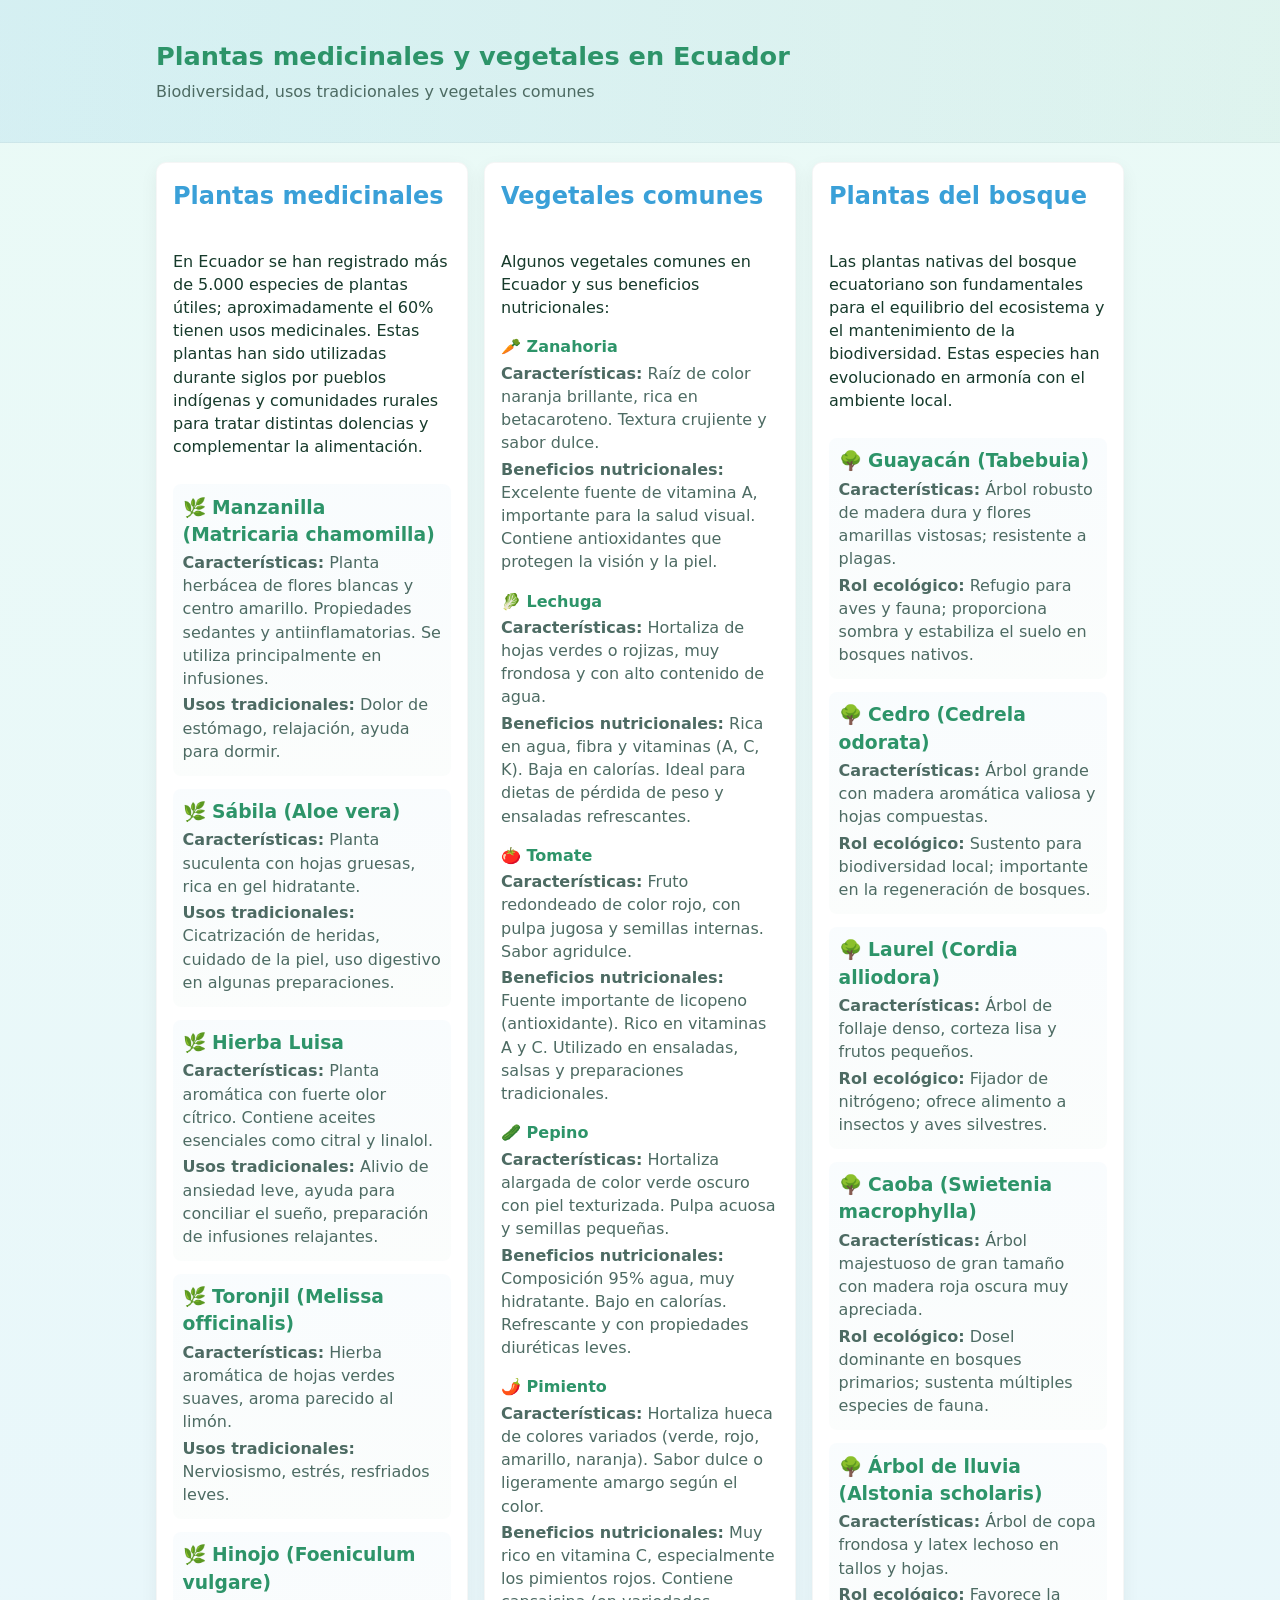
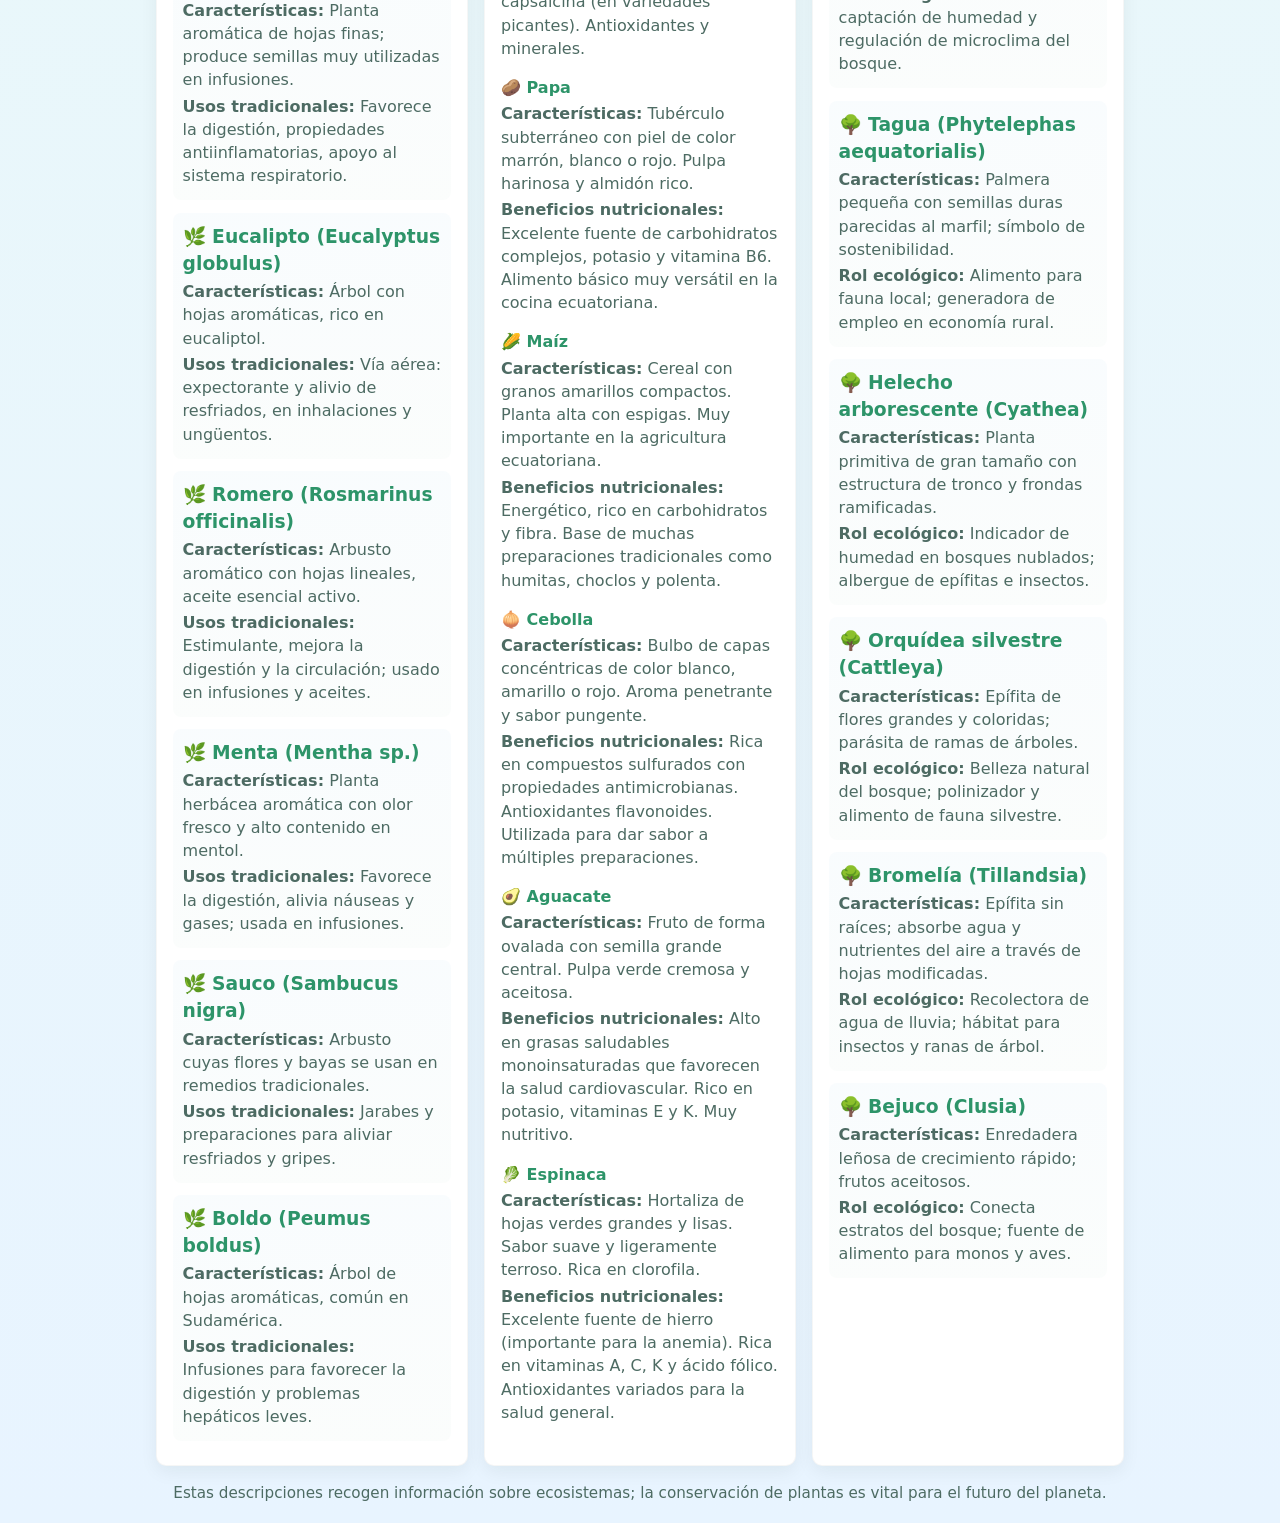
==== info/info.html @ 489e604b "first commit" ====
﻿<!doctype html>
<html lang="es">
  <head>
    <meta charset="utf-8" />
    <meta name="viewport" content="width=device-width,initial-scale=1" />
    <title>Plantas medicinales y vegetales en Ecuador</title>
    <link rel="stylesheet" href="info.css" />
  </head>
  <body>
    <header class="site-header">
      <div class="container">
        <h1>Plantas medicinales y vegetales en Ecuador</h1>
        <p class="subtitle">
          Biodiversidad, usos tradicionales y vegetales comunes
        </p>
      </div>
    </header>

    <main class="container">
      <section class="grid">
        <article class="card wide" id="medicinales">
          <h2>Plantas medicinales</h2>
          <p>
            En Ecuador se han registrado más de 5.000 especies de plantas
            útiles; aproximadamente el 60% tienen usos medicinales. Estas
            plantas han sido utilizadas durante siglos por pueblos indígenas y
            comunidades rurales para tratar distintas dolencias y complementar
            la alimentación.
          </p>

          <div class="items">
            <div class="item">
              <h3>🌿 Manzanilla (Matricaria chamomilla)</h3>
              <p>
                <strong>Características:</strong> Planta herbácea de flores
                blancas y centro amarillo. Propiedades sedantes y
                antiinflamatorias. Se utiliza principalmente en infusiones.
              </p>
              <p>
                <strong>Usos tradicionales:</strong> Dolor de estómago,
                relajación, ayuda para dormir.
              </p>
            </div>

            <div class="item">
              <h3>🌿 Sábila (Aloe vera)</h3>
              <p>
                <strong>Características:</strong> Planta suculenta con hojas
                gruesas, rica en gel hidratante.
              </p>
              <p>
                <strong>Usos tradicionales:</strong> Cicatrización de heridas,
                cuidado de la piel, uso digestivo en algunas preparaciones.
              </p>
            </div>

            <div class="item">
              <h3>🌿 Hierba Luisa</h3>
              <p>
                <strong>Características:</strong> Planta aromática con fuerte
                olor cítrico. Contiene aceites esenciales como citral y linalol.
              </p>
              <p>
                <strong>Usos tradicionales:</strong> Alivio de ansiedad leve,
                ayuda para conciliar el sueño, preparación de infusiones
                relajantes.
              </p>
            </div>

            <div class="item">
              <h3>🌿 Toronjil (Melissa officinalis)</h3>
              <p>
                <strong>Características:</strong> Hierba aromática de hojas
                verdes suaves, aroma parecido al limón.
              </p>
              <p>
                <strong>Usos tradicionales:</strong> Nerviosismo, estrés,
                resfriados leves.
              </p>
            </div>

            <div class="item">
              <h3>🌿 Hinojo (Foeniculum vulgare)</h3>
              <p>
                <strong>Características:</strong> Planta aromática de hojas
                finas; produce semillas muy utilizadas en infusiones.
              </p>
              <p>
                <strong>Usos tradicionales:</strong> Favorece la digestión,
                propiedades antiinflamatorias, apoyo al sistema respiratorio.
              </p>
            </div>

            <div class="item">
              <h3>🌿 Eucalipto (Eucalyptus globulus)</h3>
              <p>
                <strong>Características:</strong> Árbol con hojas aromáticas,
                rico en eucaliptol.
              </p>
              <p>
                <strong>Usos tradicionales:</strong> Vía aérea: expectorante y
                alivio de resfriados, en inhalaciones y ungüentos.
              </p>
            </div>

            <div class="item">
              <h3>🌿 Romero (Rosmarinus officinalis)</h3>
              <p>
                <strong>Características:</strong> Arbusto aromático con hojas
                lineales, aceite esencial activo.
              </p>
              <p>
                <strong>Usos tradicionales:</strong> Estimulante, mejora la
                digestión y la circulación; usado en infusiones y aceites.
              </p>
            </div>

            <div class="item">
              <h3>🌿 Menta (Mentha sp.)</h3>
              <p>
                <strong>Características:</strong> Planta herbácea aromática con
                olor fresco y alto contenido en mentol.
              </p>
              <p>
                <strong>Usos tradicionales:</strong> Favorece la digestión,
                alivia náuseas y gases; usada en infusiones.
              </p>
            </div>

            <div class="item">
              <h3>🌿 Sauco (Sambucus nigra)</h3>
              <p>
                <strong>Características:</strong> Arbusto cuyas flores y bayas
                se usan en remedios tradicionales.
              </p>
              <p>
                <strong>Usos tradicionales:</strong> Jarabes y preparaciones
                para aliviar resfriados y gripes.
              </p>
            </div>

            <div class="item">
              <h3>🌿 Boldo (Peumus boldus)</h3>
              <p>
                <strong>Características:</strong> Árbol de hojas aromáticas,
                común en Sudamérica.
              </p>
              <p>
                <strong>Usos tradicionales:</strong> Infusiones para favorecer
                la digestión y problemas hepáticos leves.
              </p>
            </div>
          </div>
        </article>

        <article class="card wide" id="vegetales">
          <h2>Vegetales comunes</h2>
          <p>
            Algunos vegetales comunes en Ecuador y sus beneficios nutricionales:
          </p>

          <ul class="veg-list">
            <li>
              <h4>🥕 Zanahoria</h4>
              <p>
                <strong>Características:</strong> Raíz de color naranja
                brillante, rica en betacaroteno. Textura crujiente y sabor
                dulce.
              </p>
              <p>
                <strong>Beneficios nutricionales:</strong> Excelente fuente de
                vitamina A, importante para la salud visual. Contiene
                antioxidantes que protegen la visión y la piel.
              </p>
            </li>
            <li>
              <h4>🥬 Lechuga</h4>
              <p>
                <strong>Características:</strong> Hortaliza de hojas verdes o
                rojizas, muy frondosa y con alto contenido de agua.
              </p>
              <p>
                <strong>Beneficios nutricionales:</strong> Rica en agua, fibra y
                vitaminas (A, C, K). Baja en calorías. Ideal para dietas de
                pérdida de peso y ensaladas refrescantes.
              </p>
            </li>
            <li>
              <h4>🍅 Tomate</h4>
              <p>
                <strong>Características:</strong> Fruto redondeado de color
                rojo, con pulpa jugosa y semillas internas. Sabor agridulce.
              </p>
              <p>
                <strong>Beneficios nutricionales:</strong> Fuente importante de
                licopeno (antioxidante). Rico en vitaminas A y C. Utilizado en
                ensaladas, salsas y preparaciones tradicionales.
              </p>
            </li>
            <li>
              <h4>🥒 Pepino</h4>
              <p>
                <strong>Características:</strong> Hortaliza alargada de color
                verde oscuro con piel texturizada. Pulpa acuosa y semillas
                pequeñas.
              </p>
              <p>
                <strong>Beneficios nutricionales:</strong> Composición 95% agua,
                muy hidratante. Bajo en calorías. Refrescante y con propiedades
                diuréticas leves.
              </p>
            </li>
            <li>
              <h4>🌶️ Pimiento</h4>
              <p>
                <strong>Características:</strong> Hortaliza hueca de colores
                variados (verde, rojo, amarillo, naranja). Sabor dulce o
                ligeramente amargo según el color.
              </p>
              <p>
                <strong>Beneficios nutricionales:</strong> Muy rico en vitamina
                C, especialmente los pimientos rojos. Contiene capsaicina (en
                variedades picantes). Antioxidantes y minerales.
              </p>
            </li>
            <li>
              <h4>🥔 Papa</h4>
              <p>
                <strong>Características:</strong> Tubérculo subterráneo con piel
                de color marrón, blanco o rojo. Pulpa harinosa y almidón rico.
              </p>
              <p>
                <strong>Beneficios nutricionales:</strong> Excelente fuente de
                carbohidratos complejos, potasio y vitamina B6. Alimento básico
                muy versátil en la cocina ecuatoriana.
              </p>
            </li>
            <li>
              <h4>🌽 Maíz</h4>
              <p>
                <strong>Características:</strong> Cereal con granos amarillos
                compactos. Planta alta con espigas. Muy importante en la
                agricultura ecuatoriana.
              </p>
              <p>
                <strong>Beneficios nutricionales:</strong> Energético, rico en
                carbohidratos y fibra. Base de muchas preparaciones
                tradicionales como humitas, choclos y polenta.
              </p>
            </li>
            <li>
              <h4>🧅 Cebolla</h4>
              <p>
                <strong>Características:</strong> Bulbo de capas concéntricas de
                color blanco, amarillo o rojo. Aroma penetrante y sabor
                pungente.
              </p>
              <p>
                <strong>Beneficios nutricionales:</strong> Rica en compuestos
                sulfurados con propiedades antimicrobianas. Antioxidantes
                flavonoides. Utilizada para dar sabor a múltiples preparaciones.
              </p>
            </li>
            <li>
              <h4>🥑 Aguacate</h4>
              <p>
                <strong>Características:</strong> Fruto de forma ovalada con
                semilla grande central. Pulpa verde cremosa y aceitosa.
              </p>
              <p>
                <strong>Beneficios nutricionales:</strong> Alto en grasas
                saludables monoinsaturadas que favorecen la salud
                cardiovascular. Rico en potasio, vitaminas E y K. Muy nutritivo.
              </p>
            </li>
            <li>
              <h4>🥬 Espinaca</h4>
              <p>
                <strong>Características:</strong> Hortaliza de hojas verdes
                grandes y lisas. Sabor suave y ligeramente terroso. Rica en
                clorofila.
              </p>
              <p>
                <strong>Beneficios nutricionales:</strong> Excelente fuente de
                hierro (importante para la anemia). Rica en vitaminas A, C, K y
                ácido fólico. Antioxidantes variados para la salud general.
              </p>
            </li>
          </ul>
        </article>

        <article class="card wide" id="bosque">
          <h2>Plantas del bosque</h2>
          <p>
            Las plantas nativas del bosque ecuatoriano son fundamentales para el
            equilibrio del ecosistema y el mantenimiento de la biodiversidad.
            Estas especies han evolucionado en armonía con el ambiente local.
          </p>

          <div class="items">
            <div class="item">
              <h3>🌳 Guayacán (Tabebuia)</h3>
              <p>
                <strong>Características:</strong> Árbol robusto de madera dura y
                flores amarillas vistosas; resistente a plagas.
              </p>
              <p>
                <strong>Rol ecológico:</strong> Refugio para aves y fauna;
                proporciona sombra y estabiliza el suelo en bosques nativos.
              </p>
            </div>

            <div class="item">
              <h3>🌳 Cedro (Cedrela odorata)</h3>
              <p>
                <strong>Características:</strong> Árbol grande con madera
                aromática valiosa y hojas compuestas.
              </p>
              <p>
                <strong>Rol ecológico:</strong> Sustento para biodiversidad
                local; importante en la regeneración de bosques.
              </p>
            </div>

            <div class="item">
              <h3>🌳 Laurel (Cordia alliodora)</h3>
              <p>
                <strong>Características:</strong> Árbol de follaje denso,
                corteza lisa y frutos pequeños.
              </p>
              <p>
                <strong>Rol ecológico:</strong> Fijador de nitrógeno; ofrece
                alimento a insectos y aves silvestres.
              </p>
            </div>

            <div class="item">
              <h3>🌳 Caoba (Swietenia macrophylla)</h3>
              <p>
                <strong>Características:</strong> Árbol majestuoso de gran
                tamaño con madera roja oscura muy apreciada.
              </p>
              <p>
                <strong>Rol ecológico:</strong> Dosel dominante en bosques
                primarios; sustenta múltiples especies de fauna.
              </p>
            </div>

            <div class="item">
              <h3>🌳 Árbol de lluvia (Alstonia scholaris)</h3>
              <p>
                <strong>Características:</strong> Árbol de copa frondosa y latex
                lechoso en tallos y hojas.
              </p>
              <p>
                <strong>Rol ecológico:</strong> Favorece la captación de humedad
                y regulación de microclima del bosque.
              </p>
            </div>

            <div class="item">
              <h3>🌳 Tagua (Phytelephas aequatorialis)</h3>
              <p>
                <strong>Características:</strong> Palmera pequeña con semillas
                duras parecidas al marfil; símbolo de sostenibilidad.
              </p>
              <p>
                <strong>Rol ecológico:</strong> Alimento para fauna local;
                generadora de empleo en economía rural.
              </p>
            </div>

            <div class="item">
              <h3>🌳 Helecho arborescente (Cyathea)</h3>
              <p>
                <strong>Características:</strong> Planta primitiva de gran
                tamaño con estructura de tronco y frondas ramificadas.
              </p>
              <p>
                <strong>Rol ecológico:</strong> Indicador de humedad en bosques
                nublados; albergue de epífitas e insectos.
              </p>
            </div>

            <div class="item">
              <h3>🌳 Orquídea silvestre (Cattleya)</h3>
              <p>
                <strong>Características:</strong> Epífita de flores grandes y
                coloridas; parásita de ramas de árboles.
              </p>
              <p>
                <strong>Rol ecológico:</strong> Belleza natural del bosque;
                polinizador y alimento de fauna silvestre.
              </p>
            </div>

            <div class="item">
              <h3>🌳 Bromelía (Tillandsia)</h3>
              <p>
                <strong>Características:</strong> Epífita sin raíces; absorbe
                agua y nutrientes del aire a través de hojas modificadas.
              </p>
              <p>
                <strong>Rol ecológico:</strong> Recolectora de agua de lluvia;
                hábitat para insectos y ranas de árbol.
              </p>
            </div>

            <div class="item">
              <h3>🌳 Bejuco (Clusia)</h3>
              <p>
                <strong>Características:</strong> Enredadera leñosa de
                crecimiento rápido; frutos aceitosos.
              </p>
              <p>
                <strong>Rol ecológico:</strong> Conecta estratos del bosque;
                fuente de alimento para monos y aves.
              </p>
            </div>
          </div>
        </article>
      </section>

      <footer class="notes">
        <p>
          Estas descripciones recogen información sobre ecosistemas; la
          conservación de plantas es vital para el futuro del planeta.
        </p>
      </footer>
    </main>
  </body>
</html>
---- info/info.css ----
/* Paleta: verdes suaves y celestes claros */
:root {
  --bg-1: #eafaf6;
  --bg-2: #e8f4ff;
  --card-bg: #ffffff;
  --accent: #2d9469;
  --accent-2: #3aa0d8;
  --text: #163a2b;
  --muted: #4d6b63;
}

* {
  box-sizing: border-box;
}
body {
  margin: 0;
  font-family:
    Inter,
    system-ui,
    -apple-system,
    "Segoe UI",
    Roboto,
    "Helvetica Neue",
    Arial;
  background: linear-gradient(180deg, var(--bg-1), var(--bg-2));
  color: var(--text);
  line-height: 1.45;
}
.container {
  max-width: 1000px;
  margin: 1.2rem auto;
  padding: 0 1rem;
}
.site-header {
  background: linear-gradient(
    90deg,
    rgba(58, 160, 216, 0.12),
    rgba(45, 148, 105, 0.06)
  );
  padding: 1.2rem 0.6rem;
  border-bottom: 1px solid rgba(0, 0, 0, 0.04);
}
.site-header h1 {
  margin: 0;
  color: var(--accent);
  font-size: 1.6rem;
}
.subtitle {
  color: var(--muted);
  margin-top: 0.3rem;
}

.grid {
  display: grid;
  grid-template-columns: repeat(3, minmax(0, 1fr));
  gap: 1rem;
  align-items: start;
}
.card {
  background: var(--card-bg);
  padding: 1rem;
  border-radius: 10px;
  box-shadow: 0 6px 18px rgba(13, 38, 24, 0.06);
  border: 1px solid rgba(13, 38, 24, 0.04);
  display: flex;
  flex-direction: column;
  height: 100%;
}
.card.wide {
  padding-bottom: 1.5rem;
}
.card h2 {
  color: var(--accent-2);
  margin-top: 0;
}
.items {
  display: flex;
  flex-direction: column;
  gap: 0.8rem;
  margin-top: 0.6rem;
  flex-grow: 1;
}
.item {
  padding: 0.6rem;
  border-radius: 8px;
  background: linear-gradient(
    180deg,
    rgba(58, 160, 216, 0.03),
    rgba(45, 148, 105, 0.02)
  );
}
.item h3 {
  margin: 0 0 0.2rem 0;
  color: var(--accent);
}
.item p {
  margin: 0.2rem 0;
  color: var(--muted);
}

.veg-list {
  list-style: none;
  padding: 0;
  margin: 0;
  display: flex;
  flex-direction: column;
  gap: 0.8rem;
  flex-grow: 1;
}
.veg-list h4 {
  margin: 0;
  color: var(--accent);
}
.veg-list p {
  margin: 0.2rem 0;
  color: var(--muted);
}

.notes {
  margin-top: 1rem;
  text-align: center;
  color: var(--muted);
  font-size: 0.95rem;
}

@media (max-width: 800px) {
  .grid {
    grid-template-columns: repeat(2, minmax(0, 1fr));
  }
}
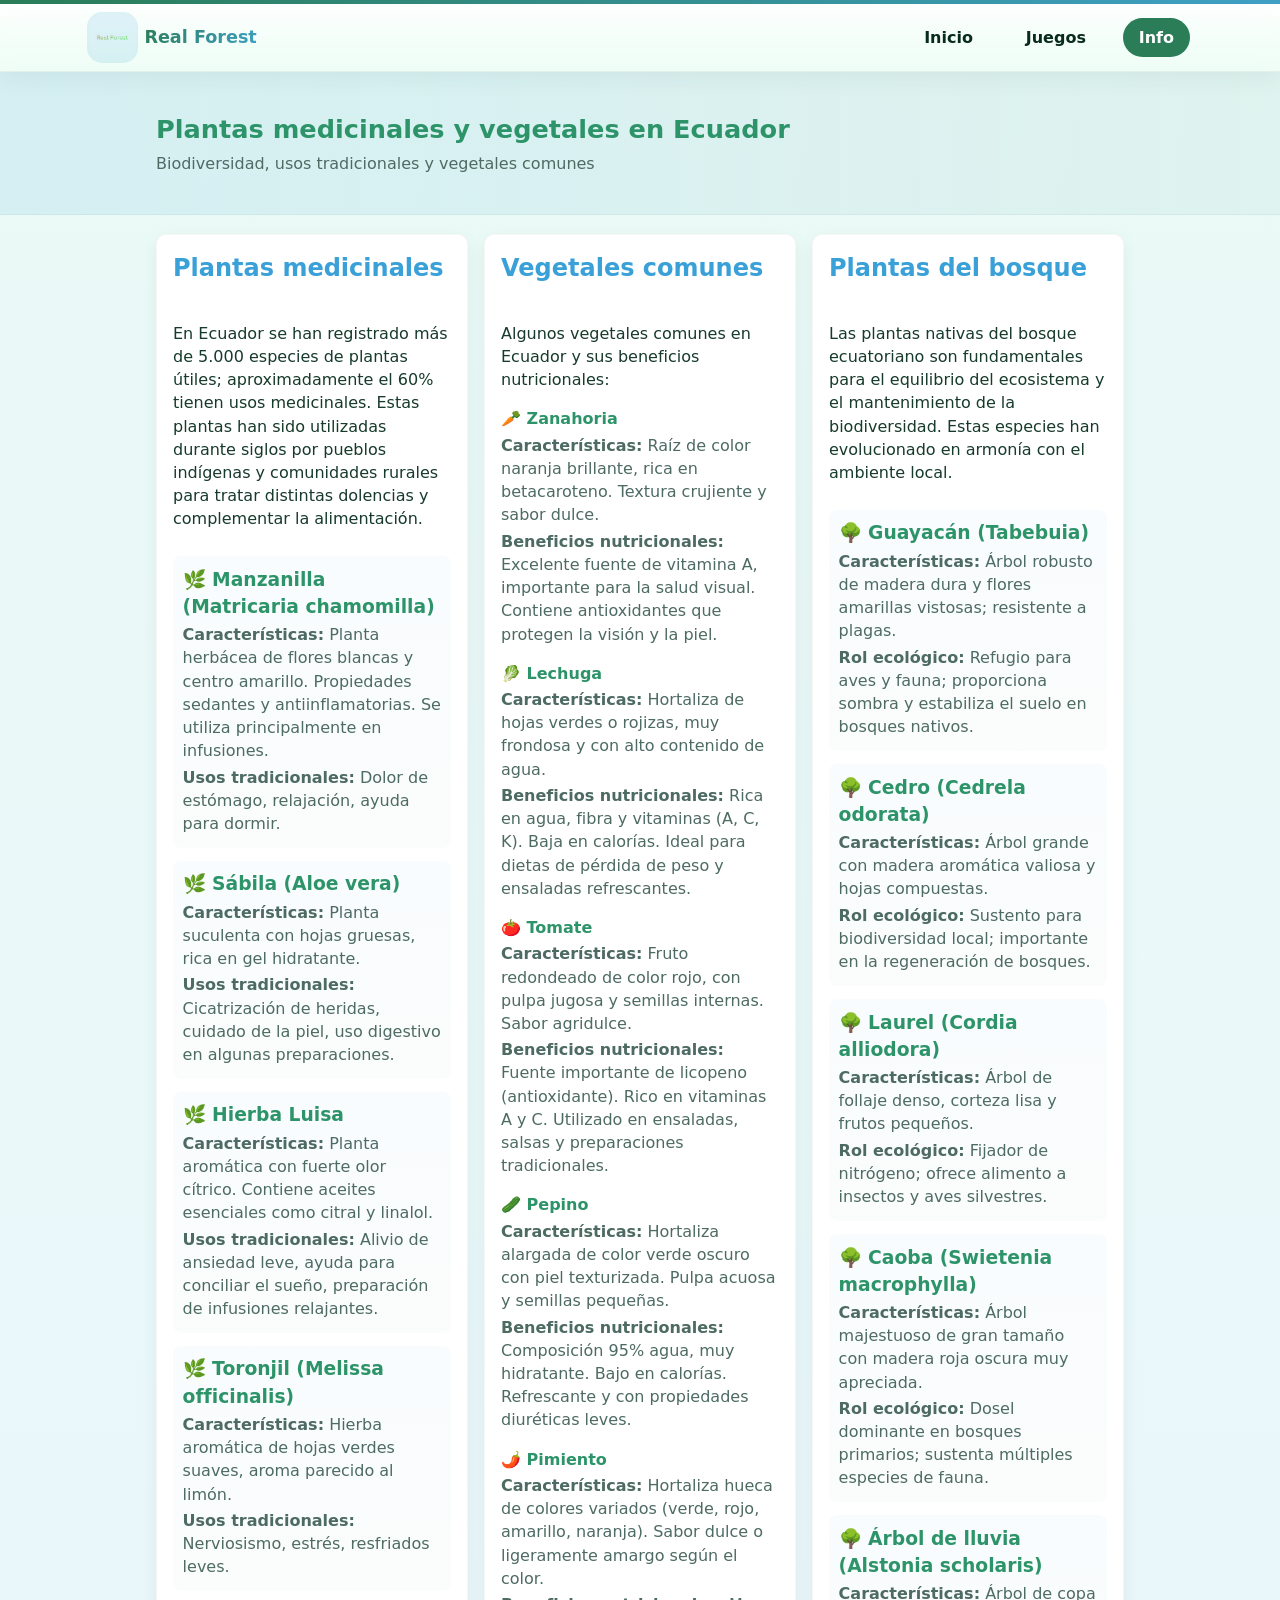
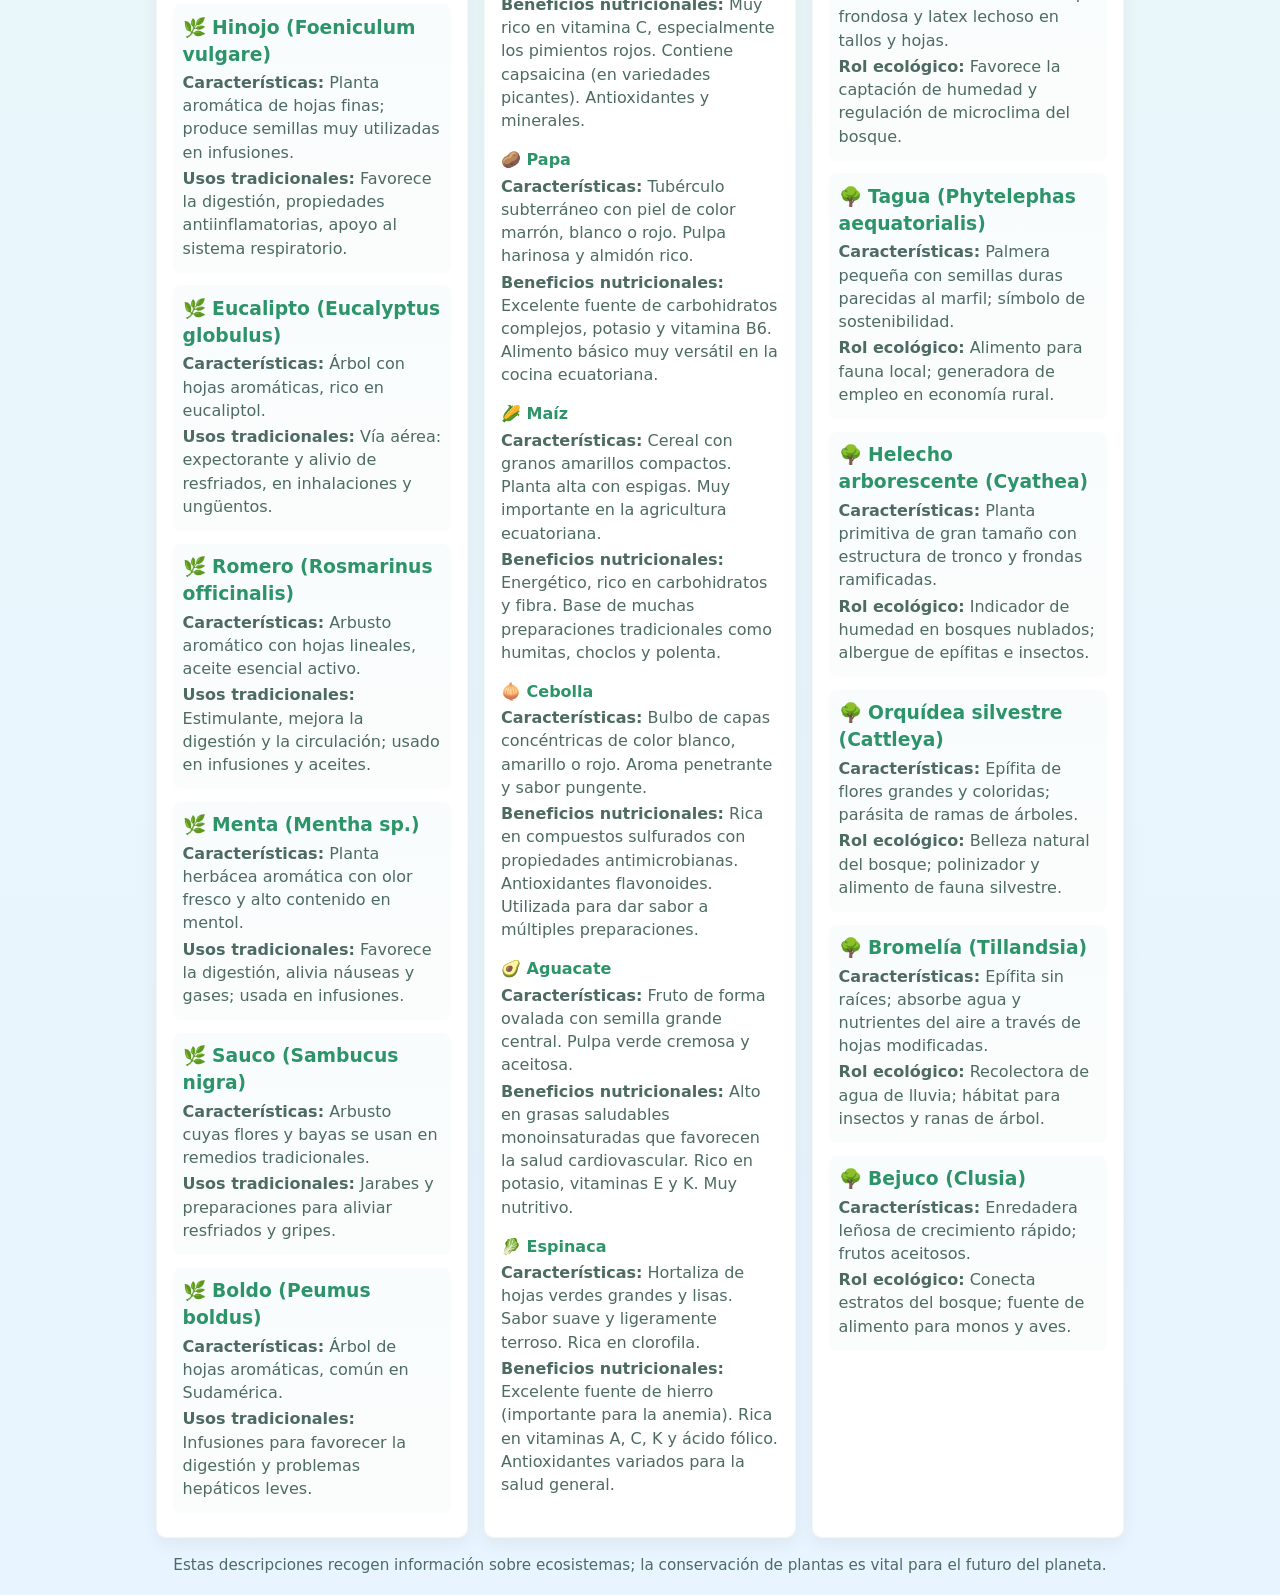
==== commit 80f21427: "feat(juegos): add global navigation, game exit guard, and enhance game UIs - Add global navigation b" ====
--- a/info/info.html
+++ b/info/info.html
@@ -7,6 +7,19 @@
     <link rel="stylesheet" href="info.css" />
   </head>
   <body>
+    <header class="main-nav">
+      <div class="main-nav-inner">
+        <a class="mn-brand" href="../principal/principal_page.html">
+          <img src="../assets/cover.png" alt="Logo Real Forest" />
+          <span>Real Forest</span>
+        </a>
+        <nav class="mn-links">
+          <a href="../principal/principal_page.html">Inicio</a>
+          <a href="../juegos/juegos_page.html">Juegos</a>
+          <a href="info.html" class="active">Info</a>
+        </nav>
+      </div>
+    </header>
     <header class="site-header">
       <div class="container">
         <h1>Plantas medicinales y vegetales en Ecuador</h1>
--- a/info/info.css
+++ b/info/info.css
@@ -128,3 +128,125 @@
     grid-template-columns: repeat(2, minmax(0, 1fr));
   }
 }
+
+/* ---------- Barra de navegación global ---------- */
+.main-nav {
+  position: sticky;
+  top: 0;
+  z-index: 100;
+  background: rgba(247, 252, 251, 0.9);
+  backdrop-filter: saturate(180%) blur(12px);
+  -webkit-backdrop-filter: saturate(180%) blur(12px);
+  box-shadow: 0 6px 24px rgba(22, 58, 43, 0.06);
+}
+.main-nav-inner {
+  width: min(1100px, calc(100% - 2rem));
+  margin: 0 auto;
+  display: flex;
+  align-items: center;
+  justify-content: space-between;
+  gap: 1rem;
+  padding: 0.6rem 0;
+}
+.mn-brand {
+  display: flex;
+  align-items: center;
+  gap: 0.6rem;
+  text-decoration: none;
+  color: #2a7d57;
+  font-weight: 800;
+  font-size: 1.1rem;
+}
+.mn-brand img {
+  width: 2.8rem;
+  height: 2.8rem;
+  border-radius: 12px;
+  background: rgba(58, 160, 216, 0.14);
+  object-fit: contain;
+  transition: transform 0.3s ease;
+}
+.mn-brand:hover img {
+  transform: rotate(-6deg) scale(1.05);
+}
+.mn-links {
+  display: flex;
+  align-items: center;
+  gap: 1.3rem;
+}
+.mn-links a {
+  color: #092b1d;
+  text-decoration: none;
+  font-weight: 600;
+  position: relative;
+}
+.mn-links a::after {
+  content: "";
+  position: absolute;
+  left: 0;
+  bottom: -6px;
+  width: 0;
+  height: 2px;
+  background: #2a7d57;
+  transition: width 0.3s ease;
+}
+.mn-links a:hover::after {
+  width: 100%;
+}
+@media (max-width: 640px) {
+  .mn-links {
+    gap: 0.9rem;
+    font-size: 0.95rem;
+  }
+  .mn-brand span {
+    display: none;
+  }
+}
+
+/* ---------- Header mejorado ---------- */
+.main-nav {
+  background: linear-gradient(180deg, rgba(255, 255, 255, 0.92), rgba(240, 253, 244, 0.82));
+  border-bottom: 1px solid rgba(42, 125, 87, 0.12);
+}
+.main-nav::before {
+  content: "";
+  display: block;
+  height: 4px;
+  width: 100%;
+  background: linear-gradient(90deg, #2a7d57 0%, #3fa0c5 50%, #4ade80 100%);
+  background-size: 200% 100%;
+  animation: nav-sheen 6s linear infinite;
+}
+@keyframes nav-sheen {
+  0% { background-position: 0% 0; }
+  100% { background-position: 200% 0; }
+}
+.main-nav-inner {
+  padding: 0.7rem 0;
+}
+.mn-brand img {
+  box-shadow: 0 0 0 3px rgba(63, 160, 197, 0.15);
+}
+.mn-brand span {
+  background: linear-gradient(120deg, #2a7d57, #3fa0c5);
+  -webkit-background-clip: text;
+  background-clip: text;
+  -webkit-text-fill-color: transparent;
+}
+.mn-links a {
+  padding: 0.5rem 1rem;
+  border-radius: 999px;
+  transition: background 0.25s ease, color 0.25s ease, transform 0.2s ease;
+}
+.mn-links a::after { display: none; }
+.mn-links a:hover {
+  background: rgba(42, 125, 87, 0.1);
+  transform: translateY(-2px);
+}
+.mn-links a.active {
+  background: #2a7d57;
+  color: #fff;
+}
+.mn-links a.active:hover {
+  background: #1f5e3b;
+  color: #fff;
+}
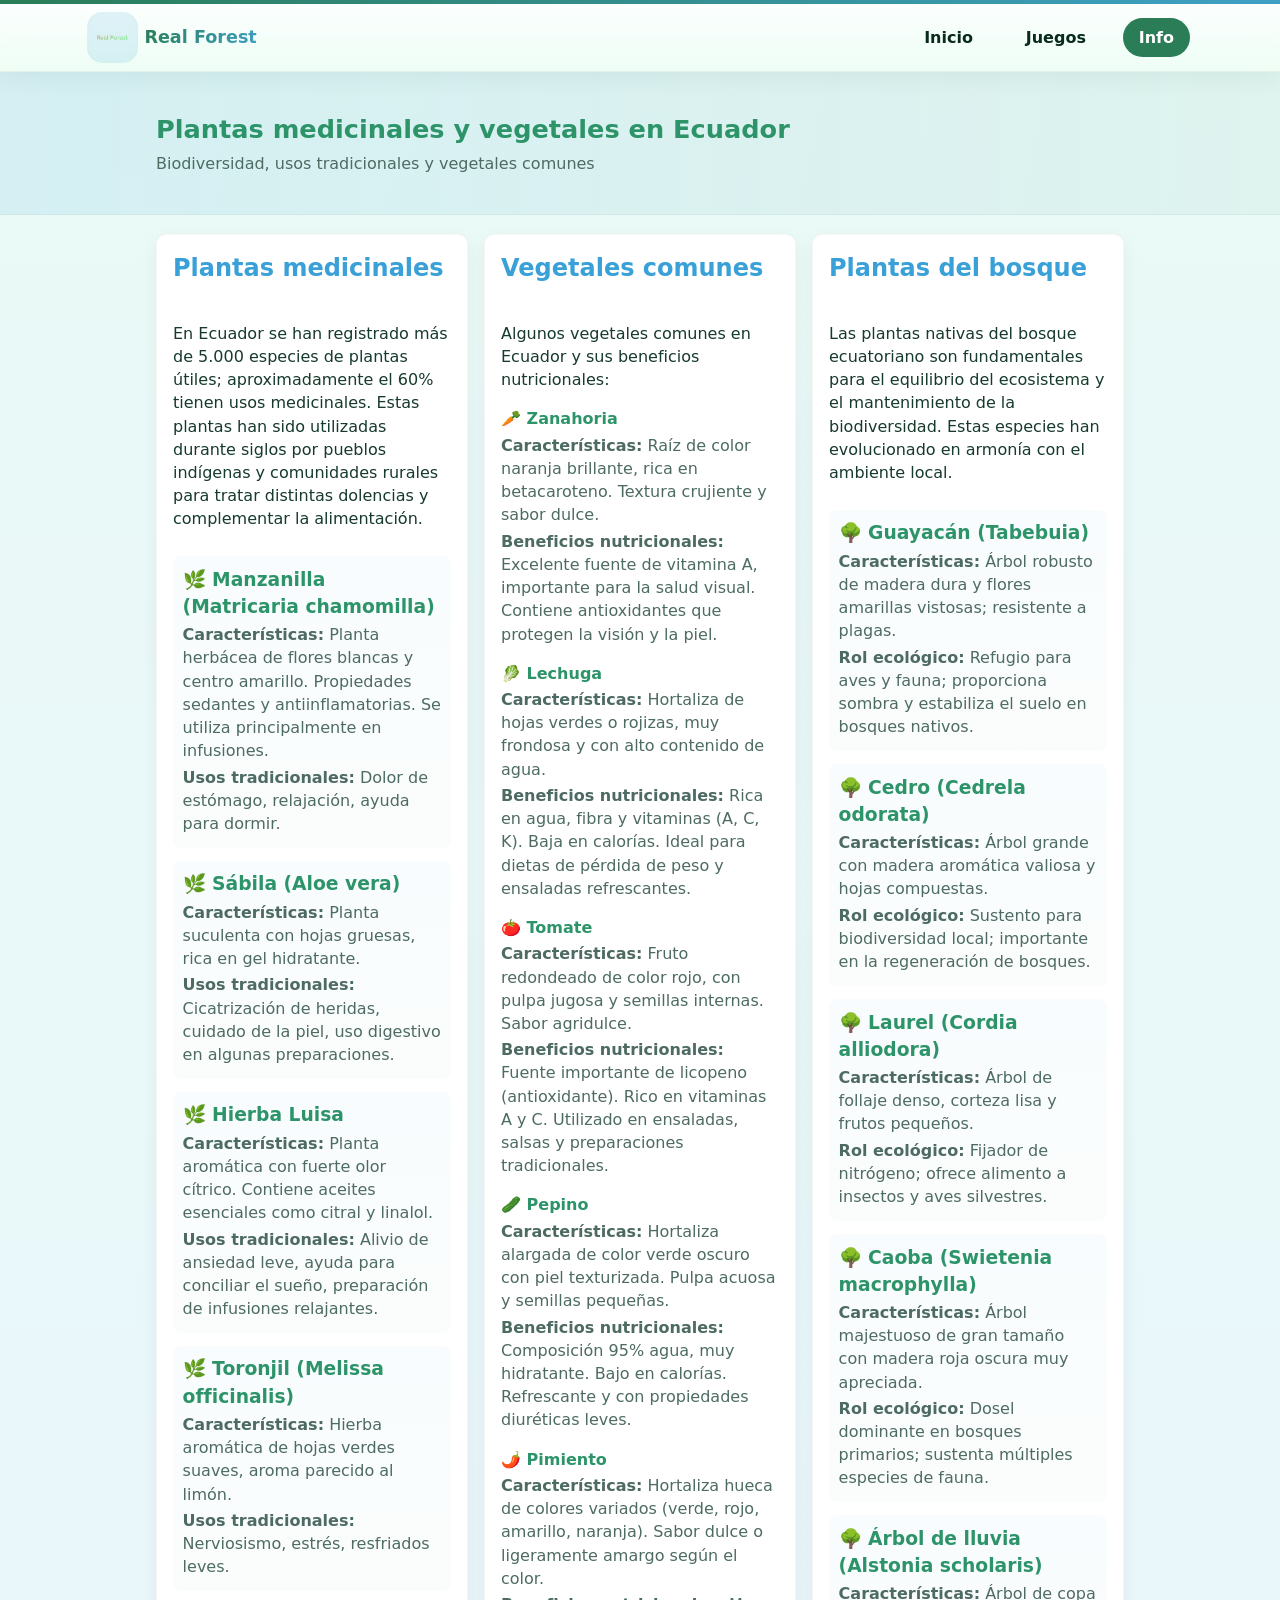
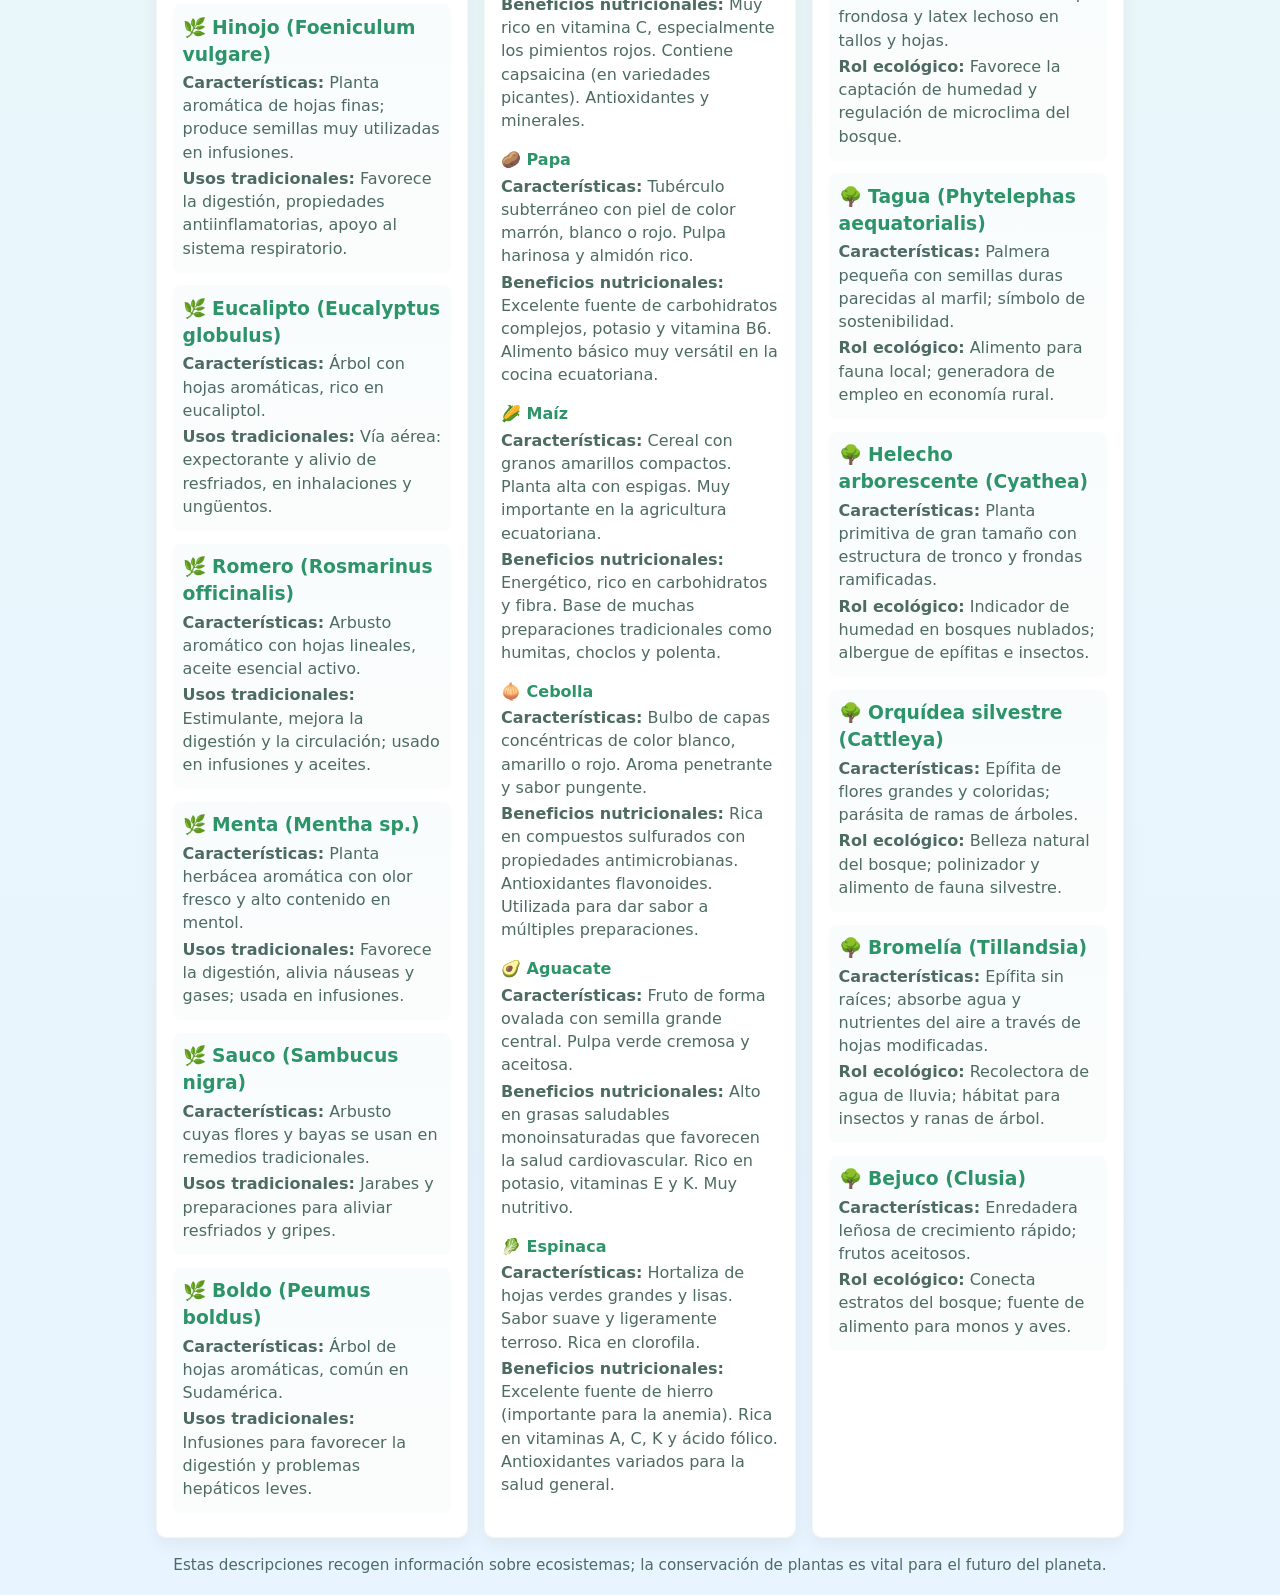
==== commit 68474150: "refactor(navigation): consolidate principal page routing to index.html - Update all navigation links" ====
--- a/info/info.html
+++ b/info/info.html
@@ -9,12 +9,12 @@
   <body>
     <header class="main-nav">
       <div class="main-nav-inner">
-        <a class="mn-brand" href="../principal/principal_page.html">
+        <a class="mn-brand" href="../index.html">
           <img src="../assets/cover.png" alt="Logo Real Forest" />
           <span>Real Forest</span>
         </a>
         <nav class="mn-links">
-          <a href="../principal/principal_page.html">Inicio</a>
+          <a href="../index.html">Inicio</a>
           <a href="../juegos/juegos_page.html">Juegos</a>
           <a href="info.html" class="active">Info</a>
         </nav>
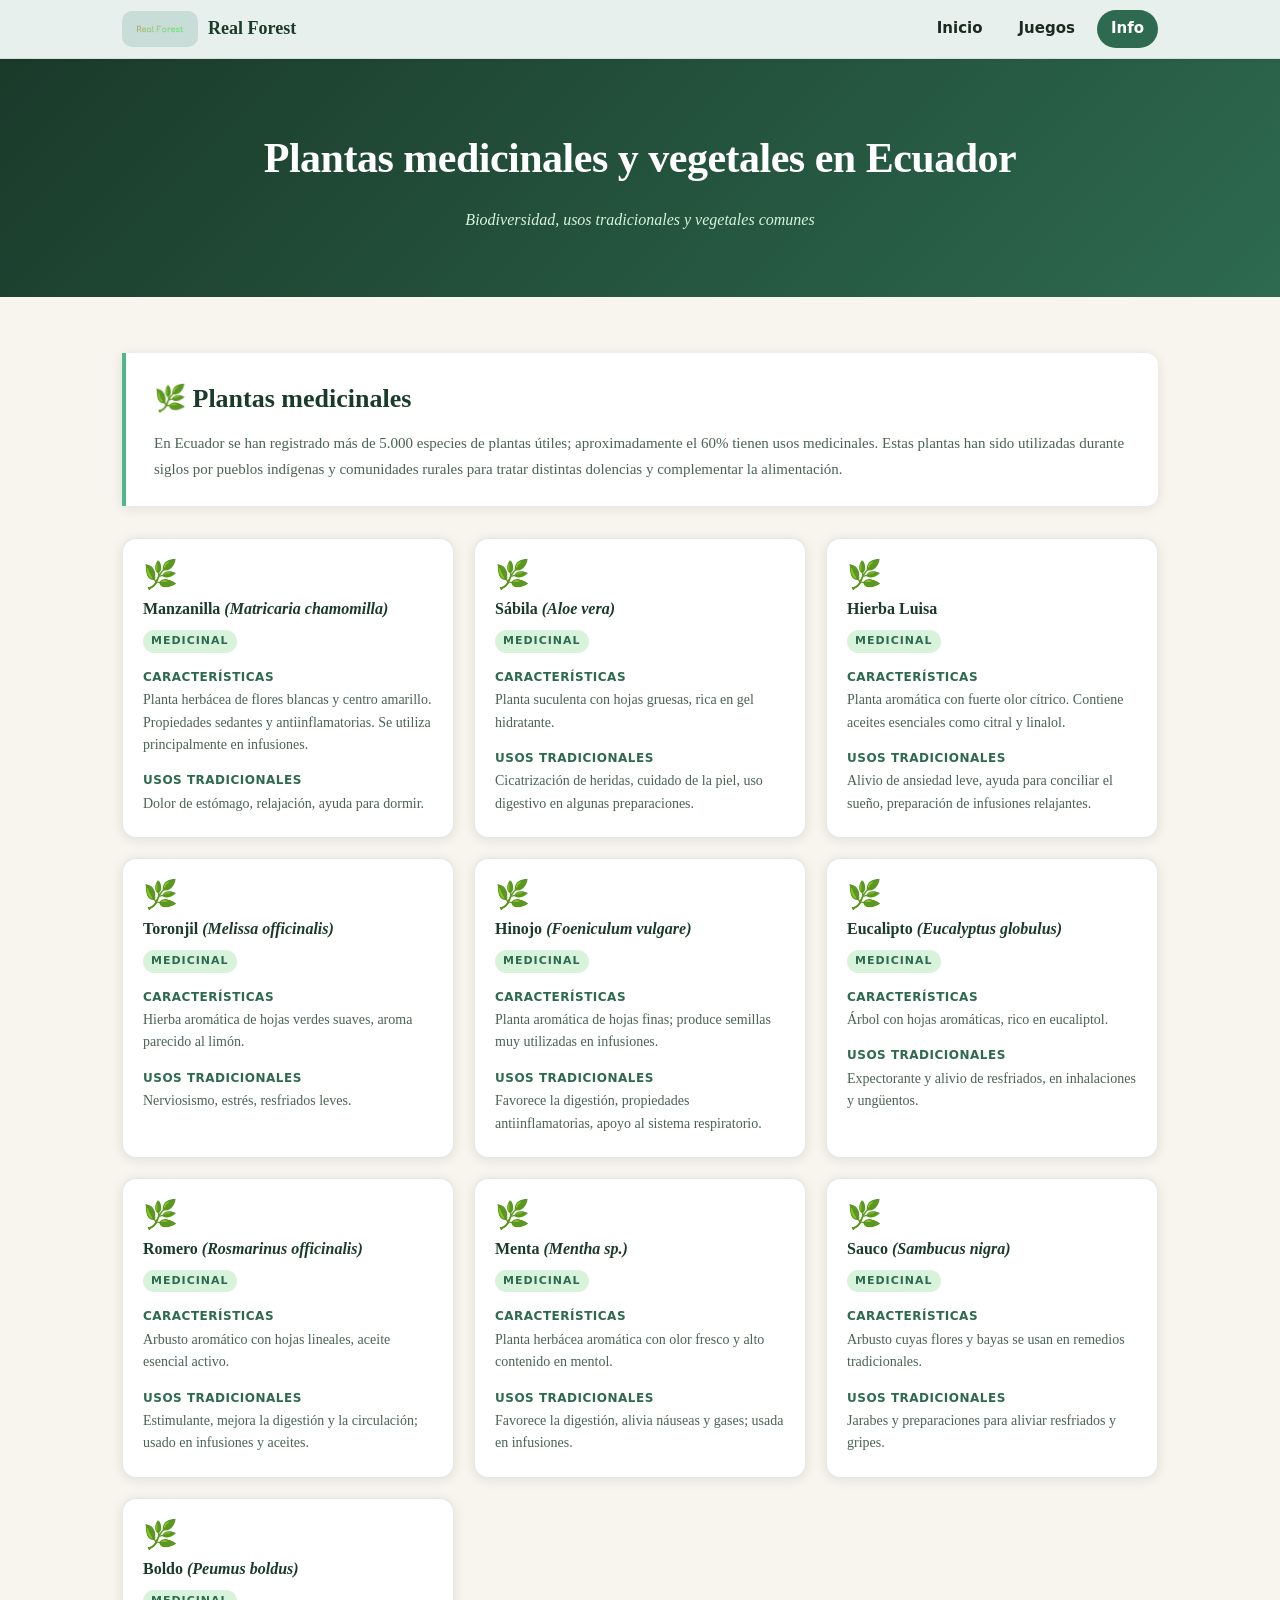
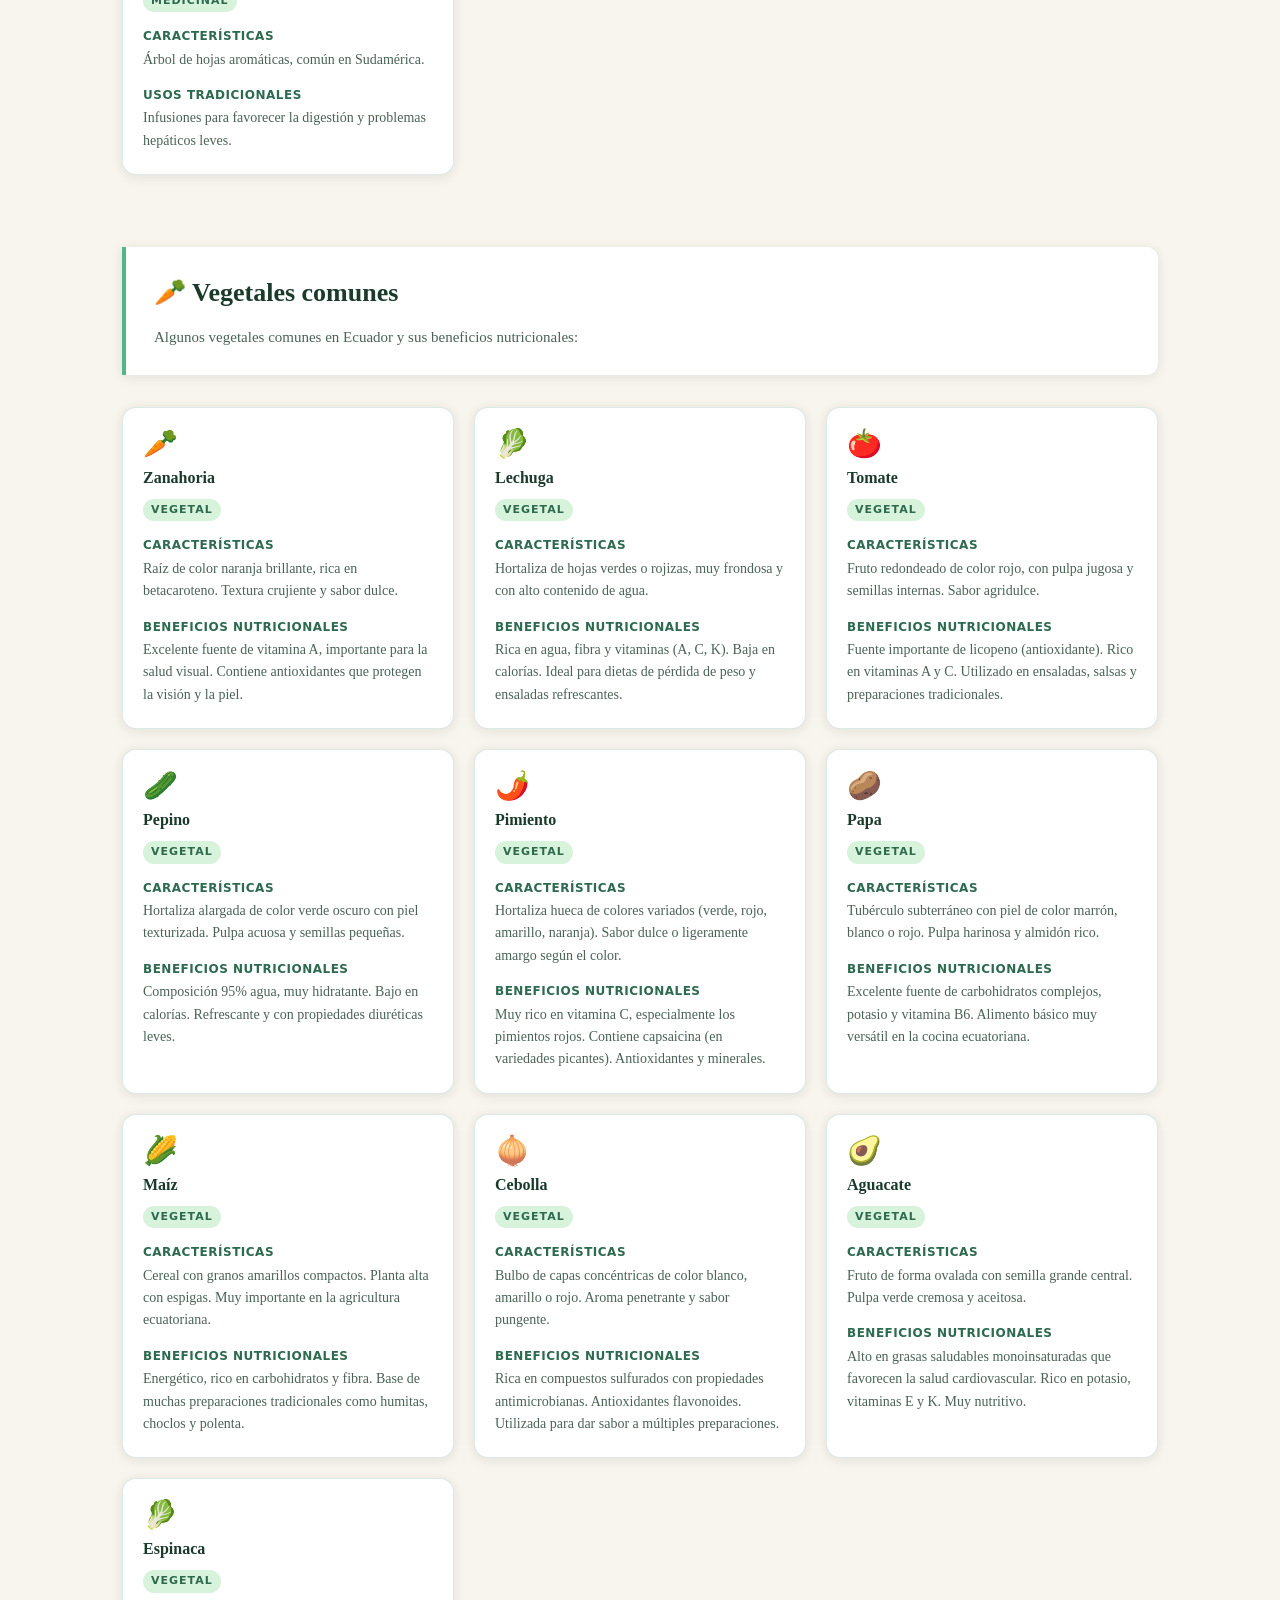
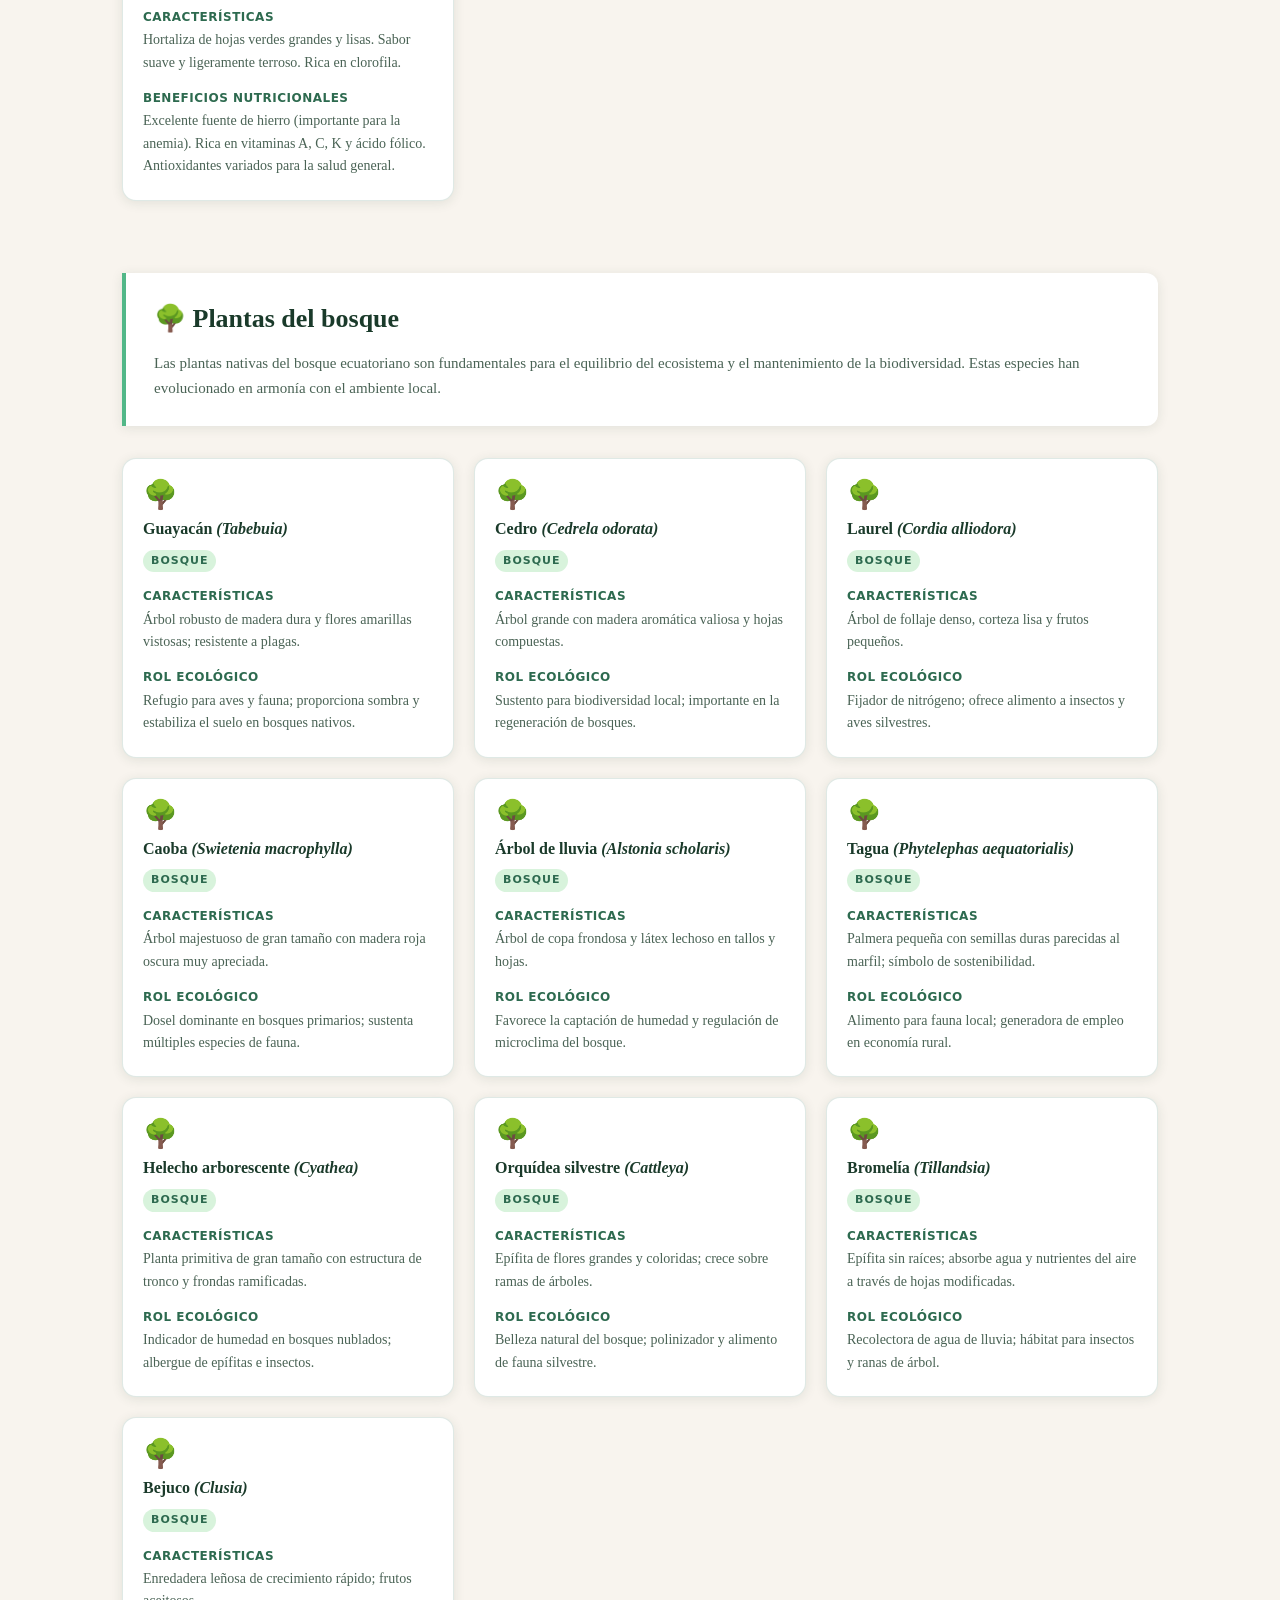
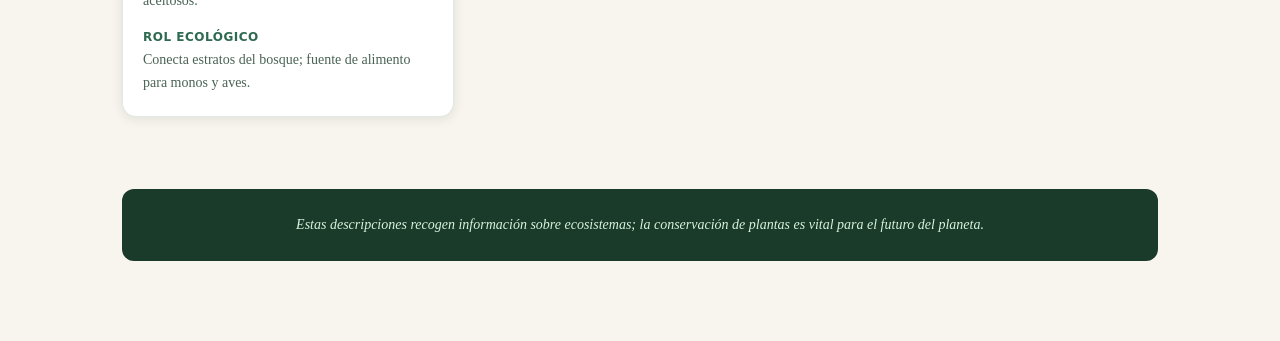
==== commit 20095014: "cambios" ====
--- a/info/info.html
+++ b/info/info.html
@@ -4,9 +4,10 @@
     <meta charset="utf-8" />
     <meta name="viewport" content="width=device-width,initial-scale=1" />
     <title>Plantas medicinales y vegetales en Ecuador</title>
-    <link rel="stylesheet" href="info.css" />
+    <link rel="stylesheet" href="info.css"/>
   </head>
   <body>
+
     <header class="main-nav">
       <div class="main-nav-inner">
         <a class="mn-brand" href="../index.html">
@@ -20,426 +21,482 @@
         </nav>
       </div>
     </header>
+
     <header class="site-header">
       <div class="container">
         <h1>Plantas medicinales y vegetales en Ecuador</h1>
-        <p class="subtitle">
-          Biodiversidad, usos tradicionales y vegetales comunes
-        </p>
+        <p class="subtitle">Biodiversidad, usos tradicionales y vegetales comunes</p>
       </div>
     </header>
 
     <main class="container">
-      <section class="grid">
-        <article class="card wide" id="medicinales">
-          <h2>Plantas medicinales</h2>
-          <p>
-            En Ecuador se han registrado más de 5.000 especies de plantas
-            útiles; aproximadamente el 60% tienen usos medicinales. Estas
-            plantas han sido utilizadas durante siglos por pueblos indígenas y
-            comunidades rurales para tratar distintas dolencias y complementar
-            la alimentación.
-          </p>
-
-          <div class="items">
-            <div class="item">
-              <h3>🌿 Manzanilla (Matricaria chamomilla)</h3>
-              <p>
-                <strong>Características:</strong> Planta herbácea de flores
-                blancas y centro amarillo. Propiedades sedantes y
-                antiinflamatorias. Se utiliza principalmente en infusiones.
-              </p>
-              <p>
-                <strong>Usos tradicionales:</strong> Dolor de estómago,
-                relajación, ayuda para dormir.
-              </p>
-            </div>
-
-            <div class="item">
-              <h3>🌿 Sábila (Aloe vera)</h3>
-              <p>
-                <strong>Características:</strong> Planta suculenta con hojas
-                gruesas, rica en gel hidratante.
-              </p>
-              <p>
-                <strong>Usos tradicionales:</strong> Cicatrización de heridas,
-                cuidado de la piel, uso digestivo en algunas preparaciones.
-              </p>
-            </div>
-
-            <div class="item">
-              <h3>🌿 Hierba Luisa</h3>
-              <p>
-                <strong>Características:</strong> Planta aromática con fuerte
-                olor cítrico. Contiene aceites esenciales como citral y linalol.
-              </p>
-              <p>
-                <strong>Usos tradicionales:</strong> Alivio de ansiedad leve,
-                ayuda para conciliar el sueño, preparación de infusiones
-                relajantes.
-              </p>
-            </div>
-
-            <div class="item">
-              <h3>🌿 Toronjil (Melissa officinalis)</h3>
-              <p>
-                <strong>Características:</strong> Hierba aromática de hojas
-                verdes suaves, aroma parecido al limón.
-              </p>
-              <p>
-                <strong>Usos tradicionales:</strong> Nerviosismo, estrés,
-                resfriados leves.
-              </p>
-            </div>
-
-            <div class="item">
-              <h3>🌿 Hinojo (Foeniculum vulgare)</h3>
-              <p>
-                <strong>Características:</strong> Planta aromática de hojas
-                finas; produce semillas muy utilizadas en infusiones.
-              </p>
-              <p>
-                <strong>Usos tradicionales:</strong> Favorece la digestión,
-                propiedades antiinflamatorias, apoyo al sistema respiratorio.
-              </p>
-            </div>
-
-            <div class="item">
-              <h3>🌿 Eucalipto (Eucalyptus globulus)</h3>
-              <p>
-                <strong>Características:</strong> Árbol con hojas aromáticas,
-                rico en eucaliptol.
-              </p>
-              <p>
-                <strong>Usos tradicionales:</strong> Vía aérea: expectorante y
-                alivio de resfriados, en inhalaciones y ungüentos.
-              </p>
-            </div>
-
-            <div class="item">
-              <h3>🌿 Romero (Rosmarinus officinalis)</h3>
-              <p>
-                <strong>Características:</strong> Arbusto aromático con hojas
-                lineales, aceite esencial activo.
-              </p>
-              <p>
-                <strong>Usos tradicionales:</strong> Estimulante, mejora la
-                digestión y la circulación; usado en infusiones y aceites.
-              </p>
-            </div>
-
-            <div class="item">
-              <h3>🌿 Menta (Mentha sp.)</h3>
-              <p>
-                <strong>Características:</strong> Planta herbácea aromática con
-                olor fresco y alto contenido en mentol.
-              </p>
-              <p>
-                <strong>Usos tradicionales:</strong> Favorece la digestión,
-                alivia náuseas y gases; usada en infusiones.
-              </p>
-            </div>
-
-            <div class="item">
-              <h3>🌿 Sauco (Sambucus nigra)</h3>
-              <p>
-                <strong>Características:</strong> Arbusto cuyas flores y bayas
-                se usan en remedios tradicionales.
-              </p>
-              <p>
-                <strong>Usos tradicionales:</strong> Jarabes y preparaciones
-                para aliviar resfriados y gripes.
-              </p>
-            </div>
-
-            <div class="item">
-              <h3>🌿 Boldo (Peumus boldus)</h3>
-              <p>
-                <strong>Características:</strong> Árbol de hojas aromáticas,
-                común en Sudamérica.
-              </p>
-              <p>
-                <strong>Usos tradicionales:</strong> Infusiones para favorecer
-                la digestión y problemas hepáticos leves.
-              </p>
-            </div>
-          </div>
-        </article>
-
-        <article class="card wide" id="vegetales">
-          <h2>Vegetales comunes</h2>
-          <p>
-            Algunos vegetales comunes en Ecuador y sus beneficios nutricionales:
-          </p>
-
-          <ul class="veg-list">
-            <li>
-              <h4>🥕 Zanahoria</h4>
-              <p>
-                <strong>Características:</strong> Raíz de color naranja
-                brillante, rica en betacaroteno. Textura crujiente y sabor
-                dulce.
-              </p>
-              <p>
-                <strong>Beneficios nutricionales:</strong> Excelente fuente de
-                vitamina A, importante para la salud visual. Contiene
-                antioxidantes que protegen la visión y la piel.
-              </p>
-            </li>
-            <li>
-              <h4>🥬 Lechuga</h4>
-              <p>
-                <strong>Características:</strong> Hortaliza de hojas verdes o
-                rojizas, muy frondosa y con alto contenido de agua.
-              </p>
-              <p>
-                <strong>Beneficios nutricionales:</strong> Rica en agua, fibra y
-                vitaminas (A, C, K). Baja en calorías. Ideal para dietas de
-                pérdida de peso y ensaladas refrescantes.
-              </p>
-            </li>
-            <li>
-              <h4>🍅 Tomate</h4>
-              <p>
-                <strong>Características:</strong> Fruto redondeado de color
-                rojo, con pulpa jugosa y semillas internas. Sabor agridulce.
-              </p>
-              <p>
-                <strong>Beneficios nutricionales:</strong> Fuente importante de
-                licopeno (antioxidante). Rico en vitaminas A y C. Utilizado en
-                ensaladas, salsas y preparaciones tradicionales.
-              </p>
-            </li>
-            <li>
-              <h4>🥒 Pepino</h4>
-              <p>
-                <strong>Características:</strong> Hortaliza alargada de color
-                verde oscuro con piel texturizada. Pulpa acuosa y semillas
-                pequeñas.
-              </p>
-              <p>
-                <strong>Beneficios nutricionales:</strong> Composición 95% agua,
-                muy hidratante. Bajo en calorías. Refrescante y con propiedades
-                diuréticas leves.
-              </p>
-            </li>
-            <li>
-              <h4>🌶️ Pimiento</h4>
-              <p>
-                <strong>Características:</strong> Hortaliza hueca de colores
-                variados (verde, rojo, amarillo, naranja). Sabor dulce o
-                ligeramente amargo según el color.
-              </p>
-              <p>
-                <strong>Beneficios nutricionales:</strong> Muy rico en vitamina
-                C, especialmente los pimientos rojos. Contiene capsaicina (en
-                variedades picantes). Antioxidantes y minerales.
-              </p>
-            </li>
-            <li>
-              <h4>🥔 Papa</h4>
-              <p>
-                <strong>Características:</strong> Tubérculo subterráneo con piel
-                de color marrón, blanco o rojo. Pulpa harinosa y almidón rico.
-              </p>
-              <p>
-                <strong>Beneficios nutricionales:</strong> Excelente fuente de
-                carbohidratos complejos, potasio y vitamina B6. Alimento básico
-                muy versátil en la cocina ecuatoriana.
-              </p>
-            </li>
-            <li>
-              <h4>🌽 Maíz</h4>
-              <p>
-                <strong>Características:</strong> Cereal con granos amarillos
-                compactos. Planta alta con espigas. Muy importante en la
-                agricultura ecuatoriana.
-              </p>
-              <p>
-                <strong>Beneficios nutricionales:</strong> Energético, rico en
-                carbohidratos y fibra. Base de muchas preparaciones
-                tradicionales como humitas, choclos y polenta.
-              </p>
-            </li>
-            <li>
-              <h4>🧅 Cebolla</h4>
-              <p>
-                <strong>Características:</strong> Bulbo de capas concéntricas de
-                color blanco, amarillo o rojo. Aroma penetrante y sabor
-                pungente.
-              </p>
-              <p>
-                <strong>Beneficios nutricionales:</strong> Rica en compuestos
-                sulfurados con propiedades antimicrobianas. Antioxidantes
-                flavonoides. Utilizada para dar sabor a múltiples preparaciones.
-              </p>
-            </li>
-            <li>
-              <h4>🥑 Aguacate</h4>
-              <p>
-                <strong>Características:</strong> Fruto de forma ovalada con
-                semilla grande central. Pulpa verde cremosa y aceitosa.
-              </p>
-              <p>
-                <strong>Beneficios nutricionales:</strong> Alto en grasas
-                saludables monoinsaturadas que favorecen la salud
-                cardiovascular. Rico en potasio, vitaminas E y K. Muy nutritivo.
-              </p>
-            </li>
-            <li>
-              <h4>🥬 Espinaca</h4>
-              <p>
-                <strong>Características:</strong> Hortaliza de hojas verdes
-                grandes y lisas. Sabor suave y ligeramente terroso. Rica en
-                clorofila.
-              </p>
-              <p>
-                <strong>Beneficios nutricionales:</strong> Excelente fuente de
-                hierro (importante para la anemia). Rica en vitaminas A, C, K y
-                ácido fólico. Antioxidantes variados para la salud general.
-              </p>
-            </li>
-          </ul>
-        </article>
-
-        <article class="card wide" id="bosque">
-          <h2>Plantas del bosque</h2>
-          <p>
-            Las plantas nativas del bosque ecuatoriano son fundamentales para el
-            equilibrio del ecosistema y el mantenimiento de la biodiversidad.
-            Estas especies han evolucionado en armonía con el ambiente local.
-          </p>
-
-          <div class="items">
-            <div class="item">
-              <h3>🌳 Guayacán (Tabebuia)</h3>
-              <p>
-                <strong>Características:</strong> Árbol robusto de madera dura y
-                flores amarillas vistosas; resistente a plagas.
-              </p>
-              <p>
-                <strong>Rol ecológico:</strong> Refugio para aves y fauna;
-                proporciona sombra y estabiliza el suelo en bosques nativos.
-              </p>
-            </div>
-
-            <div class="item">
-              <h3>🌳 Cedro (Cedrela odorata)</h3>
-              <p>
-                <strong>Características:</strong> Árbol grande con madera
-                aromática valiosa y hojas compuestas.
-              </p>
-              <p>
-                <strong>Rol ecológico:</strong> Sustento para biodiversidad
-                local; importante en la regeneración de bosques.
-              </p>
-            </div>
-
-            <div class="item">
-              <h3>🌳 Laurel (Cordia alliodora)</h3>
-              <p>
-                <strong>Características:</strong> Árbol de follaje denso,
-                corteza lisa y frutos pequeños.
-              </p>
-              <p>
-                <strong>Rol ecológico:</strong> Fijador de nitrógeno; ofrece
-                alimento a insectos y aves silvestres.
-              </p>
-            </div>
-
-            <div class="item">
-              <h3>🌳 Caoba (Swietenia macrophylla)</h3>
-              <p>
-                <strong>Características:</strong> Árbol majestuoso de gran
-                tamaño con madera roja oscura muy apreciada.
-              </p>
-              <p>
-                <strong>Rol ecológico:</strong> Dosel dominante en bosques
-                primarios; sustenta múltiples especies de fauna.
-              </p>
-            </div>
-
-            <div class="item">
-              <h3>🌳 Árbol de lluvia (Alstonia scholaris)</h3>
-              <p>
-                <strong>Características:</strong> Árbol de copa frondosa y latex
-                lechoso en tallos y hojas.
-              </p>
-              <p>
-                <strong>Rol ecológico:</strong> Favorece la captación de humedad
-                y regulación de microclima del bosque.
-              </p>
-            </div>
-
-            <div class="item">
-              <h3>🌳 Tagua (Phytelephas aequatorialis)</h3>
-              <p>
-                <strong>Características:</strong> Palmera pequeña con semillas
-                duras parecidas al marfil; símbolo de sostenibilidad.
-              </p>
-              <p>
-                <strong>Rol ecológico:</strong> Alimento para fauna local;
-                generadora de empleo en economía rural.
-              </p>
-            </div>
-
-            <div class="item">
-              <h3>🌳 Helecho arborescente (Cyathea)</h3>
-              <p>
-                <strong>Características:</strong> Planta primitiva de gran
-                tamaño con estructura de tronco y frondas ramificadas.
-              </p>
-              <p>
-                <strong>Rol ecológico:</strong> Indicador de humedad en bosques
-                nublados; albergue de epífitas e insectos.
-              </p>
-            </div>
-
-            <div class="item">
-              <h3>🌳 Orquídea silvestre (Cattleya)</h3>
-              <p>
-                <strong>Características:</strong> Epífita de flores grandes y
-                coloridas; parásita de ramas de árboles.
-              </p>
-              <p>
-                <strong>Rol ecológico:</strong> Belleza natural del bosque;
-                polinizador y alimento de fauna silvestre.
-              </p>
-            </div>
-
-            <div class="item">
-              <h3>🌳 Bromelía (Tillandsia)</h3>
-              <p>
-                <strong>Características:</strong> Epífita sin raíces; absorbe
-                agua y nutrientes del aire a través de hojas modificadas.
-              </p>
-              <p>
-                <strong>Rol ecológico:</strong> Recolectora de agua de lluvia;
-                hábitat para insectos y ranas de árbol.
-              </p>
-            </div>
-
-            <div class="item">
-              <h3>🌳 Bejuco (Clusia)</h3>
-              <p>
-                <strong>Características:</strong> Enredadera leñosa de
-                crecimiento rápido; frutos aceitosos.
-              </p>
-              <p>
-                <strong>Rol ecológico:</strong> Conecta estratos del bosque;
-                fuente de alimento para monos y aves.
-              </p>
-            </div>
-          </div>
-        </article>
-      </section>
+
+      <!-- ══════════════════════════════════════
+           SECCIÓN 1: PLANTAS MEDICINALES
+      ══════════════════════════════════════ -->
+      <div class="section-block" id="medicinales">
+        <div class="section-intro">
+          <h2>🌿 Plantas medicinales</h2>
+          <p>En Ecuador se han registrado más de 5.000 especies de plantas útiles; aproximadamente el 60% tienen usos medicinales. Estas plantas han sido utilizadas durante siglos por pueblos indígenas y comunidades rurales para tratar distintas dolencias y complementar la alimentación.</p>
+        </div>
+
+        <div class="cards-grid">
+
+          <div class="plant-card">
+            <div class="card-icon">🌿</div>
+            <h3>Manzanilla <em>(Matricaria chamomilla)</em></h3>
+            <span class="card-tag">Medicinal</span>
+            <div class="card-section">
+              <strong>Características</strong>
+              <p>Planta herbácea de flores blancas y centro amarillo. Propiedades sedantes y antiinflamatorias. Se utiliza principalmente en infusiones.</p>
+            </div>
+            <div class="card-section">
+              <strong>Usos tradicionales</strong>
+              <p>Dolor de estómago, relajación, ayuda para dormir.</p>
+            </div>
+          </div>
+
+          <div class="plant-card">
+            <div class="card-icon">🌿</div>
+            <h3>Sábila <em>(Aloe vera)</em></h3>
+            <span class="card-tag">Medicinal</span>
+            <div class="card-section">
+              <strong>Características</strong>
+              <p>Planta suculenta con hojas gruesas, rica en gel hidratante.</p>
+            </div>
+            <div class="card-section">
+              <strong>Usos tradicionales</strong>
+              <p>Cicatrización de heridas, cuidado de la piel, uso digestivo en algunas preparaciones.</p>
+            </div>
+          </div>
+
+          <div class="plant-card">
+            <div class="card-icon">🌿</div>
+            <h3>Hierba Luisa</h3>
+            <span class="card-tag">Medicinal</span>
+            <div class="card-section">
+              <strong>Características</strong>
+              <p>Planta aromática con fuerte olor cítrico. Contiene aceites esenciales como citral y linalol.</p>
+            </div>
+            <div class="card-section">
+              <strong>Usos tradicionales</strong>
+              <p>Alivio de ansiedad leve, ayuda para conciliar el sueño, preparación de infusiones relajantes.</p>
+            </div>
+          </div>
+
+          <div class="plant-card">
+            <div class="card-icon">🌿</div>
+            <h3>Toronjil <em>(Melissa officinalis)</em></h3>
+            <span class="card-tag">Medicinal</span>
+            <div class="card-section">
+              <strong>Características</strong>
+              <p>Hierba aromática de hojas verdes suaves, aroma parecido al limón.</p>
+            </div>
+            <div class="card-section">
+              <strong>Usos tradicionales</strong>
+              <p>Nerviosismo, estrés, resfriados leves.</p>
+            </div>
+          </div>
+
+          <div class="plant-card">
+            <div class="card-icon">🌿</div>
+            <h3>Hinojo <em>(Foeniculum vulgare)</em></h3>
+            <span class="card-tag">Medicinal</span>
+            <div class="card-section">
+              <strong>Características</strong>
+              <p>Planta aromática de hojas finas; produce semillas muy utilizadas en infusiones.</p>
+            </div>
+            <div class="card-section">
+              <strong>Usos tradicionales</strong>
+              <p>Favorece la digestión, propiedades antiinflamatorias, apoyo al sistema respiratorio.</p>
+            </div>
+          </div>
+
+          <div class="plant-card">
+            <div class="card-icon">🌿</div>
+            <h3>Eucalipto <em>(Eucalyptus globulus)</em></h3>
+            <span class="card-tag">Medicinal</span>
+            <div class="card-section">
+              <strong>Características</strong>
+              <p>Árbol con hojas aromáticas, rico en eucaliptol.</p>
+            </div>
+            <div class="card-section">
+              <strong>Usos tradicionales</strong>
+              <p>Expectorante y alivio de resfriados, en inhalaciones y ungüentos.</p>
+            </div>
+          </div>
+
+          <div class="plant-card">
+            <div class="card-icon">🌿</div>
+            <h3>Romero <em>(Rosmarinus officinalis)</em></h3>
+            <span class="card-tag">Medicinal</span>
+            <div class="card-section">
+              <strong>Características</strong>
+              <p>Arbusto aromático con hojas lineales, aceite esencial activo.</p>
+            </div>
+            <div class="card-section">
+              <strong>Usos tradicionales</strong>
+              <p>Estimulante, mejora la digestión y la circulación; usado en infusiones y aceites.</p>
+            </div>
+          </div>
+
+          <div class="plant-card">
+            <div class="card-icon">🌿</div>
+            <h3>Menta <em>(Mentha sp.)</em></h3>
+            <span class="card-tag">Medicinal</span>
+            <div class="card-section">
+              <strong>Características</strong>
+              <p>Planta herbácea aromática con olor fresco y alto contenido en mentol.</p>
+            </div>
+            <div class="card-section">
+              <strong>Usos tradicionales</strong>
+              <p>Favorece la digestión, alivia náuseas y gases; usada en infusiones.</p>
+            </div>
+          </div>
+
+          <div class="plant-card">
+            <div class="card-icon">🌿</div>
+            <h3>Sauco <em>(Sambucus nigra)</em></h3>
+            <span class="card-tag">Medicinal</span>
+            <div class="card-section">
+              <strong>Características</strong>
+              <p>Arbusto cuyas flores y bayas se usan en remedios tradicionales.</p>
+            </div>
+            <div class="card-section">
+              <strong>Usos tradicionales</strong>
+              <p>Jarabes y preparaciones para aliviar resfriados y gripes.</p>
+            </div>
+          </div>
+
+          <div class="plant-card">
+            <div class="card-icon">🌿</div>
+            <h3>Boldo <em>(Peumus boldus)</em></h3>
+            <span class="card-tag">Medicinal</span>
+            <div class="card-section">
+              <strong>Características</strong>
+              <p>Árbol de hojas aromáticas, común en Sudamérica.</p>
+            </div>
+            <div class="card-section">
+              <strong>Usos tradicionales</strong>
+              <p>Infusiones para favorecer la digestión y problemas hepáticos leves.</p>
+            </div>
+          </div>
+
+        </div>
+      </div>
+
+      <!-- ══════════════════════════════════════
+           SECCIÓN 2: VEGETALES COMUNES
+      ══════════════════════════════════════ -->
+      <div class="section-block" id="vegetales">
+        <div class="section-intro">
+          <h2>🥕 Vegetales comunes</h2>
+          <p>Algunos vegetales comunes en Ecuador y sus beneficios nutricionales:</p>
+        </div>
+
+        <div class="cards-grid">
+
+          <div class="plant-card">
+            <div class="card-icon">🥕</div>
+            <h3>Zanahoria</h3>
+            <span class="card-tag veg-tag">Vegetal</span>
+            <div class="card-section">
+              <strong>Características</strong>
+              <p>Raíz de color naranja brillante, rica en betacaroteno. Textura crujiente y sabor dulce.</p>
+            </div>
+            <div class="card-section">
+              <strong>Beneficios nutricionales</strong>
+              <p>Excelente fuente de vitamina A, importante para la salud visual. Contiene antioxidantes que protegen la visión y la piel.</p>
+            </div>
+          </div>
+
+          <div class="plant-card">
+            <div class="card-icon">🥬</div>
+            <h3>Lechuga</h3>
+            <span class="card-tag veg-tag">Vegetal</span>
+            <div class="card-section">
+              <strong>Características</strong>
+              <p>Hortaliza de hojas verdes o rojizas, muy frondosa y con alto contenido de agua.</p>
+            </div>
+            <div class="card-section">
+              <strong>Beneficios nutricionales</strong>
+              <p>Rica en agua, fibra y vitaminas (A, C, K). Baja en calorías. Ideal para dietas de pérdida de peso y ensaladas refrescantes.</p>
+            </div>
+          </div>
+
+          <div class="plant-card">
+            <div class="card-icon">🍅</div>
+            <h3>Tomate</h3>
+            <span class="card-tag veg-tag">Vegetal</span>
+            <div class="card-section">
+              <strong>Características</strong>
+              <p>Fruto redondeado de color rojo, con pulpa jugosa y semillas internas. Sabor agridulce.</p>
+            </div>
+            <div class="card-section">
+              <strong>Beneficios nutricionales</strong>
+              <p>Fuente importante de licopeno (antioxidante). Rico en vitaminas A y C. Utilizado en ensaladas, salsas y preparaciones tradicionales.</p>
+            </div>
+          </div>
+
+          <div class="plant-card">
+            <div class="card-icon">🥒</div>
+            <h3>Pepino</h3>
+            <span class="card-tag veg-tag">Vegetal</span>
+            <div class="card-section">
+              <strong>Características</strong>
+              <p>Hortaliza alargada de color verde oscuro con piel texturizada. Pulpa acuosa y semillas pequeñas.</p>
+            </div>
+            <div class="card-section">
+              <strong>Beneficios nutricionales</strong>
+              <p>Composición 95% agua, muy hidratante. Bajo en calorías. Refrescante y con propiedades diuréticas leves.</p>
+            </div>
+          </div>
+
+          <div class="plant-card">
+            <div class="card-icon">🌶️</div>
+            <h3>Pimiento</h3>
+            <span class="card-tag veg-tag">Vegetal</span>
+            <div class="card-section">
+              <strong>Características</strong>
+              <p>Hortaliza hueca de colores variados (verde, rojo, amarillo, naranja). Sabor dulce o ligeramente amargo según el color.</p>
+            </div>
+            <div class="card-section">
+              <strong>Beneficios nutricionales</strong>
+              <p>Muy rico en vitamina C, especialmente los pimientos rojos. Contiene capsaicina (en variedades picantes). Antioxidantes y minerales.</p>
+            </div>
+          </div>
+
+          <div class="plant-card">
+            <div class="card-icon">🥔</div>
+            <h3>Papa</h3>
+            <span class="card-tag veg-tag">Vegetal</span>
+            <div class="card-section">
+              <strong>Características</strong>
+              <p>Tubérculo subterráneo con piel de color marrón, blanco o rojo. Pulpa harinosa y almidón rico.</p>
+            </div>
+            <div class="card-section">
+              <strong>Beneficios nutricionales</strong>
+              <p>Excelente fuente de carbohidratos complejos, potasio y vitamina B6. Alimento básico muy versátil en la cocina ecuatoriana.</p>
+            </div>
+          </div>
+
+          <div class="plant-card">
+            <div class="card-icon">🌽</div>
+            <h3>Maíz</h3>
+            <span class="card-tag veg-tag">Vegetal</span>
+            <div class="card-section">
+              <strong>Características</strong>
+              <p>Cereal con granos amarillos compactos. Planta alta con espigas. Muy importante en la agricultura ecuatoriana.</p>
+            </div>
+            <div class="card-section">
+              <strong>Beneficios nutricionales</strong>
+              <p>Energético, rico en carbohidratos y fibra. Base de muchas preparaciones tradicionales como humitas, choclos y polenta.</p>
+            </div>
+          </div>
+
+          <div class="plant-card">
+            <div class="card-icon">🧅</div>
+            <h3>Cebolla</h3>
+            <span class="card-tag veg-tag">Vegetal</span>
+            <div class="card-section">
+              <strong>Características</strong>
+              <p>Bulbo de capas concéntricas de color blanco, amarillo o rojo. Aroma penetrante y sabor pungente.</p>
+            </div>
+            <div class="card-section">
+              <strong>Beneficios nutricionales</strong>
+              <p>Rica en compuestos sulfurados con propiedades antimicrobianas. Antioxidantes flavonoides. Utilizada para dar sabor a múltiples preparaciones.</p>
+            </div>
+          </div>
+
+          <div class="plant-card">
+            <div class="card-icon">🥑</div>
+            <h3>Aguacate</h3>
+            <span class="card-tag veg-tag">Vegetal</span>
+            <div class="card-section">
+              <strong>Características</strong>
+              <p>Fruto de forma ovalada con semilla grande central. Pulpa verde cremosa y aceitosa.</p>
+            </div>
+            <div class="card-section">
+              <strong>Beneficios nutricionales</strong>
+              <p>Alto en grasas saludables monoinsaturadas que favorecen la salud cardiovascular. Rico en potasio, vitaminas E y K. Muy nutritivo.</p>
+            </div>
+          </div>
+
+          <div class="plant-card">
+            <div class="card-icon">🥬</div>
+            <h3>Espinaca</h3>
+            <span class="card-tag veg-tag">Vegetal</span>
+            <div class="card-section">
+              <strong>Características</strong>
+              <p>Hortaliza de hojas verdes grandes y lisas. Sabor suave y ligeramente terroso. Rica en clorofila.</p>
+            </div>
+            <div class="card-section">
+              <strong>Beneficios nutricionales</strong>
+              <p>Excelente fuente de hierro (importante para la anemia). Rica en vitaminas A, C, K y ácido fólico. Antioxidantes variados para la salud general.</p>
+            </div>
+          </div>
+
+        </div>
+      </div>
+
+      <!-- ══════════════════════════════════════
+           SECCIÓN 3: PLANTAS DEL BOSQUE
+      ══════════════════════════════════════ -->
+      <div class="section-block" id="bosque">
+        <div class="section-intro">
+          <h2>🌳 Plantas del bosque</h2>
+          <p>Las plantas nativas del bosque ecuatoriano son fundamentales para el equilibrio del ecosistema y el mantenimiento de la biodiversidad. Estas especies han evolucionado en armonía con el ambiente local.</p>
+        </div>
+
+        <div class="cards-grid">
+
+          <div class="plant-card">
+            <div class="card-icon">🌳</div>
+            <h3>Guayacán <em>(Tabebuia)</em></h3>
+            <span class="card-tag bosque-tag">Bosque</span>
+            <div class="card-section">
+              <strong>Características</strong>
+              <p>Árbol robusto de madera dura y flores amarillas vistosas; resistente a plagas.</p>
+            </div>
+            <div class="card-section">
+              <strong>Rol ecológico</strong>
+              <p>Refugio para aves y fauna; proporciona sombra y estabiliza el suelo en bosques nativos.</p>
+            </div>
+          </div>
+
+          <div class="plant-card">
+            <div class="card-icon">🌳</div>
+            <h3>Cedro <em>(Cedrela odorata)</em></h3>
+            <span class="card-tag bosque-tag">Bosque</span>
+            <div class="card-section">
+              <strong>Características</strong>
+              <p>Árbol grande con madera aromática valiosa y hojas compuestas.</p>
+            </div>
+            <div class="card-section">
+              <strong>Rol ecológico</strong>
+              <p>Sustento para biodiversidad local; importante en la regeneración de bosques.</p>
+            </div>
+          </div>
+
+          <div class="plant-card">
+            <div class="card-icon">🌳</div>
+            <h3>Laurel <em>(Cordia alliodora)</em></h3>
+            <span class="card-tag bosque-tag">Bosque</span>
+            <div class="card-section">
+              <strong>Características</strong>
+              <p>Árbol de follaje denso, corteza lisa y frutos pequeños.</p>
+            </div>
+            <div class="card-section">
+              <strong>Rol ecológico</strong>
+              <p>Fijador de nitrógeno; ofrece alimento a insectos y aves silvestres.</p>
+            </div>
+          </div>
+
+          <div class="plant-card">
+            <div class="card-icon">🌳</div>
+            <h3>Caoba <em>(Swietenia macrophylla)</em></h3>
+            <span class="card-tag bosque-tag">Bosque</span>
+            <div class="card-section">
+              <strong>Características</strong>
+              <p>Árbol majestuoso de gran tamaño con madera roja oscura muy apreciada.</p>
+            </div>
+            <div class="card-section">
+              <strong>Rol ecológico</strong>
+              <p>Dosel dominante en bosques primarios; sustenta múltiples especies de fauna.</p>
+            </div>
+          </div>
+
+          <div class="plant-card">
+            <div class="card-icon">🌳</div>
+            <h3>Árbol de lluvia <em>(Alstonia scholaris)</em></h3>
+            <span class="card-tag bosque-tag">Bosque</span>
+            <div class="card-section">
+              <strong>Características</strong>
+              <p>Árbol de copa frondosa y látex lechoso en tallos y hojas.</p>
+            </div>
+            <div class="card-section">
+              <strong>Rol ecológico</strong>
+              <p>Favorece la captación de humedad y regulación de microclima del bosque.</p>
+            </div>
+          </div>
+
+          <div class="plant-card">
+            <div class="card-icon">🌳</div>
+            <h3>Tagua <em>(Phytelephas aequatorialis)</em></h3>
+            <span class="card-tag bosque-tag">Bosque</span>
+            <div class="card-section">
+              <strong>Características</strong>
+              <p>Palmera pequeña con semillas duras parecidas al marfil; símbolo de sostenibilidad.</p>
+            </div>
+            <div class="card-section">
+              <strong>Rol ecológico</strong>
+              <p>Alimento para fauna local; generadora de empleo en economía rural.</p>
+            </div>
+          </div>
+
+          <div class="plant-card">
+            <div class="card-icon">🌳</div>
+            <h3>Helecho arborescente <em>(Cyathea)</em></h3>
+            <span class="card-tag bosque-tag">Bosque</span>
+            <div class="card-section">
+              <strong>Características</strong>
+              <p>Planta primitiva de gran tamaño con estructura de tronco y frondas ramificadas.</p>
+            </div>
+            <div class="card-section">
+              <strong>Rol ecológico</strong>
+              <p>Indicador de humedad en bosques nublados; albergue de epífitas e insectos.</p>
+            </div>
+          </div>
+
+          <div class="plant-card">
+            <div class="card-icon">🌳</div>
+            <h3>Orquídea silvestre <em>(Cattleya)</em></h3>
+            <span class="card-tag bosque-tag">Bosque</span>
+            <div class="card-section">
+              <strong>Características</strong>
+              <p>Epífita de flores grandes y coloridas; crece sobre ramas de árboles.</p>
+            </div>
+            <div class="card-section">
+              <strong>Rol ecológico</strong>
+              <p>Belleza natural del bosque; polinizador y alimento de fauna silvestre.</p>
+            </div>
+          </div>
+
+          <div class="plant-card">
+            <div class="card-icon">🌳</div>
+            <h3>Bromelía <em>(Tillandsia)</em></h3>
+            <span class="card-tag bosque-tag">Bosque</span>
+            <div class="card-section">
+              <strong>Características</strong>
+              <p>Epífita sin raíces; absorbe agua y nutrientes del aire a través de hojas modificadas.</p>
+            </div>
+            <div class="card-section">
+              <strong>Rol ecológico</strong>
+              <p>Recolectora de agua de lluvia; hábitat para insectos y ranas de árbol.</p>
+            </div>
+          </div>
+
+          <div class="plant-card">
+            <div class="card-icon">🌳</div>
+            <h3>Bejuco <em>(Clusia)</em></h3>
+            <span class="card-tag bosque-tag">Bosque</span>
+            <div class="card-section">
+              <strong>Características</strong>
+              <p>Enredadera leñosa de crecimiento rápido; frutos aceitosos.</p>
+            </div>
+            <div class="card-section">
+              <strong>Rol ecológico</strong>
+              <p>Conecta estratos del bosque; fuente de alimento para monos y aves.</p>
+            </div>
+          </div>
+
+        </div>
+      </div>
 
       <footer class="notes">
-        <p>
-          Estas descripciones recogen información sobre ecosistemas; la
-          conservación de plantas es vital para el futuro del planeta.
-        </p>
+        <p>Estas descripciones recogen información sobre ecosistemas; la conservación de plantas es vital para el futuro del planeta.</p>
       </footer>
+
     </main>
   </body>
-</html>
+</html>
--- a/info/info.css
+++ b/info/info.css
@@ -1,252 +1,232 @@
-/* Paleta: verdes suaves y celestes claros */
-:root {
-  --bg-1: #eafaf6;
-  --bg-2: #e8f4ff;
-  --card-bg: #ffffff;
-  --accent: #2d9469;
-  --accent-2: #3aa0d8;
-  --text: #163a2b;
-  --muted: #4d6b63;
-}
-
-* {
-  box-sizing: border-box;
-}
-body {
-  margin: 0;
-  font-family:
-    Inter,
-    system-ui,
-    -apple-system,
-    "Segoe UI",
-    Roboto,
-    "Helvetica Neue",
-    Arial;
-  background: linear-gradient(180deg, var(--bg-1), var(--bg-2));
-  color: var(--text);
-  line-height: 1.45;
-}
-.container {
-  max-width: 1000px;
-  margin: 1.2rem auto;
-  padding: 0 1rem;
-}
-.site-header {
-  background: linear-gradient(
-    90deg,
-    rgba(58, 160, 216, 0.12),
-    rgba(45, 148, 105, 0.06)
-  );
-  padding: 1.2rem 0.6rem;
-  border-bottom: 1px solid rgba(0, 0, 0, 0.04);
-}
-.site-header h1 {
-  margin: 0;
-  color: var(--accent);
-  font-size: 1.6rem;
-}
-.subtitle {
-  color: var(--muted);
-  margin-top: 0.3rem;
-}
-
-.grid {
-  display: grid;
-  grid-template-columns: repeat(3, minmax(0, 1fr));
-  gap: 1rem;
-  align-items: start;
-}
-.card {
-  background: var(--card-bg);
-  padding: 1rem;
-  border-radius: 10px;
-  box-shadow: 0 6px 18px rgba(13, 38, 24, 0.06);
-  border: 1px solid rgba(13, 38, 24, 0.04);
-  display: flex;
-  flex-direction: column;
-  height: 100%;
-}
-.card.wide {
-  padding-bottom: 1.5rem;
-}
-.card h2 {
-  color: var(--accent-2);
-  margin-top: 0;
-}
-.items {
-  display: flex;
-  flex-direction: column;
-  gap: 0.8rem;
-  margin-top: 0.6rem;
-  flex-grow: 1;
-}
-.item {
-  padding: 0.6rem;
-  border-radius: 8px;
-  background: linear-gradient(
-    180deg,
-    rgba(58, 160, 216, 0.03),
-    rgba(45, 148, 105, 0.02)
-  );
-}
-.item h3 {
-  margin: 0 0 0.2rem 0;
-  color: var(--accent);
-}
-.item p {
-  margin: 0.2rem 0;
-  color: var(--muted);
-}
-
-.veg-list {
-  list-style: none;
-  padding: 0;
-  margin: 0;
-  display: flex;
-  flex-direction: column;
-  gap: 0.8rem;
-  flex-grow: 1;
-}
-.veg-list h4 {
-  margin: 0;
-  color: var(--accent);
-}
-.veg-list p {
-  margin: 0.2rem 0;
-  color: var(--muted);
-}
-
-.notes {
-  margin-top: 1rem;
-  text-align: center;
-  color: var(--muted);
-  font-size: 0.95rem;
-}
-
-@media (max-width: 800px) {
-  .grid {
-    grid-template-columns: repeat(2, minmax(0, 1fr));
-  }
-}
-
-/* ---------- Barra de navegación global ---------- */
-.main-nav {
-  position: sticky;
-  top: 0;
-  z-index: 100;
-  background: rgba(247, 252, 251, 0.9);
-  backdrop-filter: saturate(180%) blur(12px);
-  -webkit-backdrop-filter: saturate(180%) blur(12px);
-  box-shadow: 0 6px 24px rgba(22, 58, 43, 0.06);
-}
-.main-nav-inner {
-  width: min(1100px, calc(100% - 2rem));
-  margin: 0 auto;
-  display: flex;
-  align-items: center;
-  justify-content: space-between;
-  gap: 1rem;
-  padding: 0.6rem 0;
-}
-.mn-brand {
-  display: flex;
-  align-items: center;
-  gap: 0.6rem;
-  text-decoration: none;
-  color: #2a7d57;
-  font-weight: 800;
-  font-size: 1.1rem;
-}
-.mn-brand img {
-  width: 2.8rem;
-  height: 2.8rem;
-  border-radius: 12px;
-  background: rgba(58, 160, 216, 0.14);
-  object-fit: contain;
-  transition: transform 0.3s ease;
-}
-.mn-brand:hover img {
-  transform: rotate(-6deg) scale(1.05);
-}
-.mn-links {
-  display: flex;
-  align-items: center;
-  gap: 1.3rem;
-}
-.mn-links a {
-  color: #092b1d;
-  text-decoration: none;
-  font-weight: 600;
-  position: relative;
-}
-.mn-links a::after {
-  content: "";
-  position: absolute;
-  left: 0;
-  bottom: -6px;
-  width: 0;
-  height: 2px;
-  background: #2a7d57;
-  transition: width 0.3s ease;
-}
-.mn-links a:hover::after {
-  width: 100%;
-}
-@media (max-width: 640px) {
-  .mn-links {
-    gap: 0.9rem;
-    font-size: 0.95rem;
-  }
-  .mn-brand span {
-    display: none;
-  }
-}
-
-/* ---------- Header mejorado ---------- */
-.main-nav {
-  background: linear-gradient(180deg, rgba(255, 255, 255, 0.92), rgba(240, 253, 244, 0.82));
-  border-bottom: 1px solid rgba(42, 125, 87, 0.12);
-}
-.main-nav::before {
-  content: "";
-  display: block;
-  height: 4px;
-  width: 100%;
-  background: linear-gradient(90deg, #2a7d57 0%, #3fa0c5 50%, #4ade80 100%);
-  background-size: 200% 100%;
-  animation: nav-sheen 6s linear infinite;
-}
-@keyframes nav-sheen {
-  0% { background-position: 0% 0; }
-  100% { background-position: 200% 0; }
-}
-.main-nav-inner {
-  padding: 0.7rem 0;
-}
-.mn-brand img {
-  box-shadow: 0 0 0 3px rgba(63, 160, 197, 0.15);
-}
-.mn-brand span {
-  background: linear-gradient(120deg, #2a7d57, #3fa0c5);
-  -webkit-background-clip: text;
-  background-clip: text;
-  -webkit-text-fill-color: transparent;
-}
-.mn-links a {
-  padding: 0.5rem 1rem;
-  border-radius: 999px;
-  transition: background 0.25s ease, color 0.25s ease, transform 0.2s ease;
-}
-.mn-links a::after { display: none; }
-.mn-links a:hover {
-  background: rgba(42, 125, 87, 0.1);
-  transform: translateY(-2px);
-}
-.mn-links a.active {
-  background: #2a7d57;
-  color: #fff;
-}
-.mn-links a.active:hover {
-  background: #1f5e3b;
-  color: #fff;
-}
+
+      /* ── Variables ── */
+      :root {
+        --green-dark:  #1a3a2a;
+        --green-mid:   #2d6a4f;
+        --green-light: #52b788;
+        --green-pale:  #d8f3dc;
+        --cream:       #f8f4ee;
+        --text-main:   #1c2b22;
+        --text-muted:  #4a6355;
+        --border:      rgba(45,106,79,0.15);
+        --shadow:      0 2px 12px rgba(26,58,42,0.10);
+      }
+
+      *, *::before, *::after { box-sizing: border-box; margin: 0; padding: 0; }
+
+      body {
+        background: var(--cream);
+        color: var(--text-main);
+        font-family: 'Georgia', serif;
+        font-size: 16px;
+        line-height: 1.7;
+      }
+
+      /* ── Navbar ── */
+      .main-nav {
+        background: #e8f0ee;
+        position: sticky;
+        top: 0;
+        z-index: 100;
+        border-bottom: 1px solid rgba(0,0,0,0.08);
+        box-shadow: 0 1px 4px rgba(0,0,0,0.06);
+      }
+
+      .main-nav-inner {
+        max-width: 1100px;
+        margin: 0 auto;
+        padding: 10px 32px;
+        display: flex;
+        align-items: center;
+        justify-content: space-between;
+      }
+      .mn-brand {
+        display: flex;
+        align-items: center;
+        gap: 10px;
+        text-decoration: none;
+        color: var(--green-dark);
+        font-size: 18px;
+        font-weight: 700;
+      }
+      .mn-brand img {
+        height: 36px;
+        border-radius: 10px;
+        background: #c8ddd8;
+        padding: 4px;
+        object-fit: contain;
+      }
+      .mn-links {
+        display: flex;
+        align-items: center;
+        gap: 8px;
+      }
+      .mn-links a {
+        color: var(--text-main);
+        text-decoration: none;
+        font-family: system-ui, sans-serif;
+        font-size: 15px;
+        font-weight: 600;
+        padding: 6px 14px;
+        border-radius: 99px;
+        transition: background 0.2s, color 0.2s;
+      }
+      .mn-links a:hover {
+        background: rgba(45,106,79,0.1);
+        color: var(--green-dark);
+      }
+
+      .mn-links a.active {
+        background: var(--green-mid);
+        color: white;
+      }
+
+      .mn-links a.active:hover {
+        background: var(--green-dark);
+        color: white;
+      }
+
+      /* ── Hero header ── */
+      .site-header {
+        background: linear-gradient(135deg, var(--green-dark) 0%, var(--green-mid) 100%);
+        color: white;
+        padding: 64px 32px;
+        text-align: center;
+      }
+      .site-header h1 {
+        font-size: clamp(26px, 4vw, 42px);
+        font-weight: bold;
+        letter-spacing: -0.5px;
+        margin-bottom: 12px;
+      }
+      .site-header .subtitle {
+        font-size: 16px;
+        color: var(--green-pale);
+        font-style: italic;
+      }
+
+      /* ── Layout ── */
+      .container { max-width: 1100px; margin: 0 auto; padding: 0 32px; }
+
+      main.container { padding-top: 56px; padding-bottom: 80px; }
+
+      /* ── Sección ── */
+      .section-block {
+        margin-bottom: 72px;
+      }
+
+      .section-intro {
+        background: white;
+        border-left: 4px solid var(--green-light);
+        border-radius: 0 12px 12px 0;
+        padding: 24px 28px;
+        margin-bottom: 32px;
+        box-shadow: var(--shadow);
+      }
+      .section-intro h2 {
+        font-size: 26px;
+        color: var(--green-dark);
+        margin-bottom: 10px;
+      }
+      .section-intro p {
+        color: var(--text-muted);
+        font-size: 15px;
+      }
+
+      /* ── Grid de cards ── */
+      .cards-grid {
+        display: grid;
+        grid-template-columns: repeat(auto-fill, minmax(280px, 1fr));
+        gap: 20px;
+      }
+
+      /* ── Card individual ── */
+      .plant-card {
+        background: white;
+        border: 1px solid var(--border);
+        border-radius: 14px;
+        padding: 22px 20px;
+        box-shadow: var(--shadow);
+        transition: transform 0.2s, box-shadow 0.2s, border-color 0.2s;
+        display: flex;
+        flex-direction: column;
+        gap: 10px;
+      }
+      .plant-card:hover {
+        transform: translateY(-4px);
+        box-shadow: 0 8px 24px rgba(26,58,42,0.15);
+        border-color: var(--green-light);
+      }
+
+      .plant-card .card-icon {
+        font-size: 28px;
+        line-height: 1;
+      }
+
+      .plant-card h3 {
+        font-size: 16px;
+        font-weight: bold;
+        color: var(--green-dark);
+        line-height: 1.3;
+      }
+
+      .plant-card .card-tag {
+        display: inline-block;
+        font-size: 11px;
+        font-weight: 600;
+        font-family: system-ui, sans-serif;
+        text-transform: uppercase;
+        letter-spacing: 1px;
+        color: var(--green-mid);
+        background: var(--green-pale);
+        padding: 2px 8px;
+        border-radius: 99px;
+        width: fit-content;
+      }
+
+      .plant-card .card-section {
+        margin-top: 4px;
+      }
+      .plant-card .card-section strong {
+        display: block;
+        font-size: 12px;
+        font-family: system-ui, sans-serif;
+        text-transform: uppercase;
+        letter-spacing: 0.5px;
+        color: var(--green-mid);
+        margin-bottom: 2px;
+      }
+      .plant-card .card-section p {
+        font-size: 14px;
+        color: var(--text-muted);
+        line-height: 1.6;
+      }
+
+      /* ── Lista vegetales (usa mismas cards) ── */
+      .veg-tag { background: #fff3cd; color: #7a5800; }
+
+      /* ── Cards bosque ── */
+      .bosque-tag { background: #e8f4f8; color: #1a4a6a; }
+
+      /* ── Footer de notas ── */
+      footer.notes {
+        margin-top: 48px;
+        padding: 24px 28px;
+        background: var(--green-dark);
+        color: var(--green-pale);
+        border-radius: 12px;
+        font-size: 14px;
+        text-align: center;
+        font-style: italic;
+      }
+
+      /* ── Responsive ── */
+      @media (max-width: 640px) {
+        .main-nav-inner {
+          padding: 10px 16px;
+          flex-wrap: wrap;
+          gap: 8px;
+        }
+        .mn-links { gap: 4px; }
+        .mn-links a { font-size: 13px; padding: 5px 10px; }
+      }
